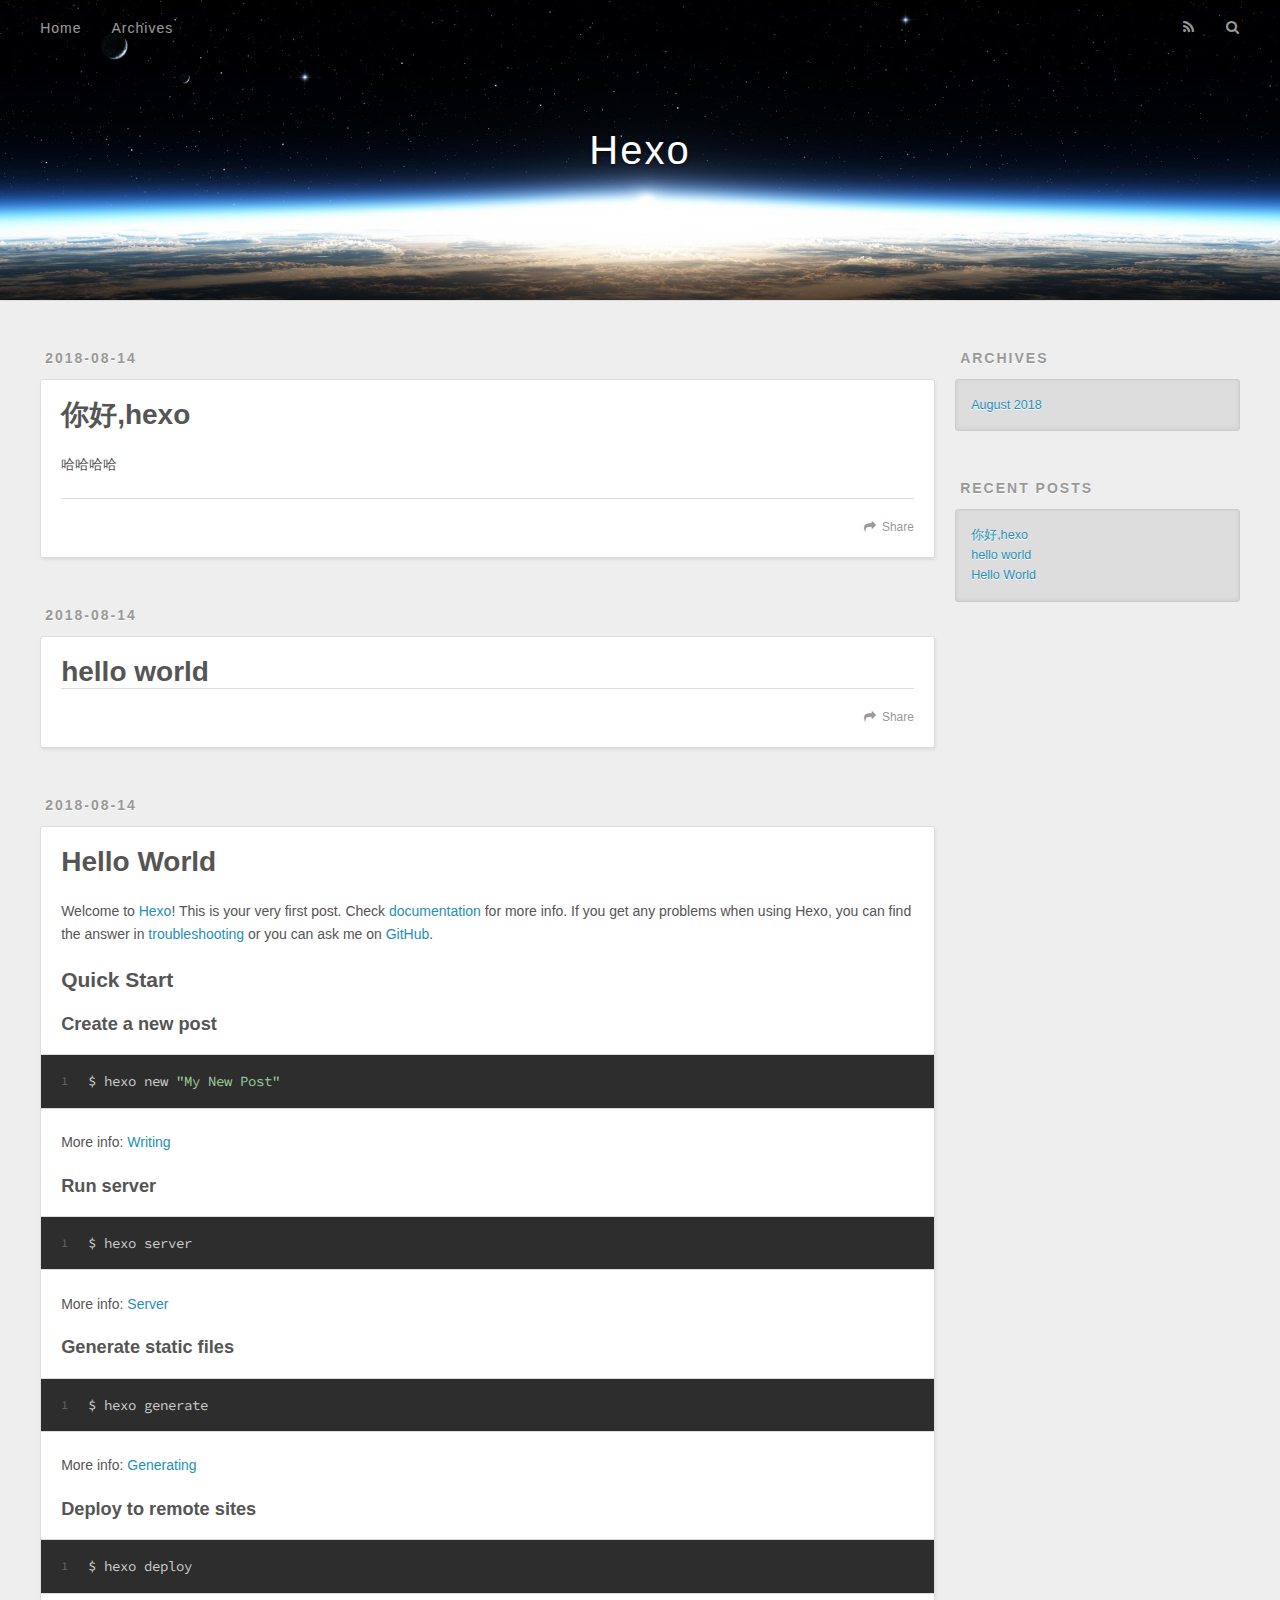
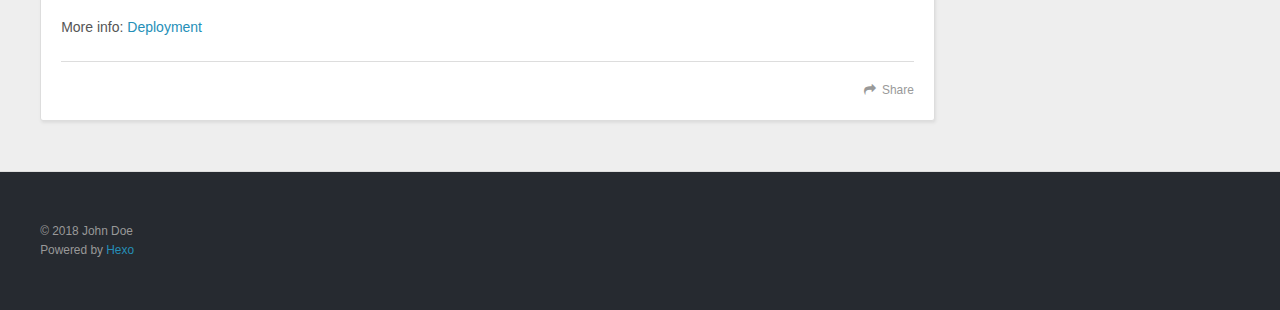
==== index.html @ 429d3e6a "Site updated: 2018-08-14 15:29:58" ====
<!DOCTYPE html>
<html>
<head>
  <meta charset="utf-8">
  

  
  <title>Hexo</title>
  <meta name="viewport" content="width=device-width, initial-scale=1, maximum-scale=1">
  <meta property="og:type" content="website">
<meta property="og:title" content="Hexo">
<meta property="og:url" content="http://yoursite.com/index.html">
<meta property="og:site_name" content="Hexo">
<meta property="og:locale" content="default">
<meta name="twitter:card" content="summary">
<meta name="twitter:title" content="Hexo">
  
    <link rel="alternate" href="/atom.xml" title="Hexo" type="application/atom+xml">
  
  
    <link rel="icon" href="/favicon.png">
  
  
    <link href="//fonts.googleapis.com/css?family=Source+Code+Pro" rel="stylesheet" type="text/css">
  
  <link rel="stylesheet" href="/css/style.css">
</head>

<body>
  <div id="container">
    <div id="wrap">
      <header id="header">
  <div id="banner"></div>
  <div id="header-outer" class="outer">
    <div id="header-title" class="inner">
      <h1 id="logo-wrap">
        <a href="/" id="logo">Hexo</a>
      </h1>
      
    </div>
    <div id="header-inner" class="inner">
      <nav id="main-nav">
        <a id="main-nav-toggle" class="nav-icon"></a>
        
          <a class="main-nav-link" href="/">Home</a>
        
          <a class="main-nav-link" href="/archives">Archives</a>
        
      </nav>
      <nav id="sub-nav">
        
          <a id="nav-rss-link" class="nav-icon" href="/atom.xml" title="RSS Feed"></a>
        
        <a id="nav-search-btn" class="nav-icon" title="Search"></a>
      </nav>
      <div id="search-form-wrap">
        <form action="//google.com/search" method="get" accept-charset="UTF-8" class="search-form"><input type="search" name="q" class="search-form-input" placeholder="Search"><button type="submit" class="search-form-submit">&#xF002;</button><input type="hidden" name="sitesearch" value="http://yoursite.com"></form>
      </div>
    </div>
  </div>
</header>
      <div class="outer">
        <section id="main">
  
    <article id="post-你好-hexo" class="article article-type-post" itemscope itemprop="blogPost">
  <div class="article-meta">
    <a href="/2018/08/14/你好-hexo/" class="article-date">
  <time datetime="2018-08-14T07:26:20.000Z" itemprop="datePublished">2018-08-14</time>
</a>
    
  </div>
  <div class="article-inner">
    
    
      <header class="article-header">
        
  
    <h1 itemprop="name">
      <a class="article-title" href="/2018/08/14/你好-hexo/">你好,hexo</a>
    </h1>
  

      </header>
    
    <div class="article-entry" itemprop="articleBody">
      
        <p>哈哈哈哈</p>

      
    </div>
    <footer class="article-footer">
      <a data-url="http://yoursite.com/2018/08/14/你好-hexo/" data-id="cjktdzy1z0001ycv7squmny3m" class="article-share-link">Share</a>
      
      
    </footer>
  </div>
  
</article>


  
    <article id="post-hello-world-1" class="article article-type-post" itemscope itemprop="blogPost">
  <div class="article-meta">
    <a href="/2018/08/14/hello-world-1/" class="article-date">
  <time datetime="2018-08-14T05:51:38.000Z" itemprop="datePublished">2018-08-14</time>
</a>
    
  </div>
  <div class="article-inner">
    
    
      <header class="article-header">
        
  
    <h1 itemprop="name">
      <a class="article-title" href="/2018/08/14/hello-world-1/">hello world</a>
    </h1>
  

      </header>
    
    <div class="article-entry" itemprop="articleBody">
      
        
      
    </div>
    <footer class="article-footer">
      <a data-url="http://yoursite.com/2018/08/14/hello-world-1/" data-id="cjktdzy1u0000ycv7winockm5" class="article-share-link">Share</a>
      
      
    </footer>
  </div>
  
</article>


  
    <article id="post-hello-world" class="article article-type-post" itemscope itemprop="blogPost">
  <div class="article-meta">
    <a href="/2018/08/14/hello-world/" class="article-date">
  <time datetime="2018-08-14T04:03:06.961Z" itemprop="datePublished">2018-08-14</time>
</a>
    
  </div>
  <div class="article-inner">
    
    
      <header class="article-header">
        
  
    <h1 itemprop="name">
      <a class="article-title" href="/2018/08/14/hello-world/">Hello World</a>
    </h1>
  

      </header>
    
    <div class="article-entry" itemprop="articleBody">
      
        <p>Welcome to <a href="https://hexo.io/" target="_blank" rel="noopener">Hexo</a>! This is your very first post. Check <a href="https://hexo.io/docs/" target="_blank" rel="noopener">documentation</a> for more info. If you get any problems when using Hexo, you can find the answer in <a href="https://hexo.io/docs/troubleshooting.html" target="_blank" rel="noopener">troubleshooting</a> or you can ask me on <a href="https://github.com/hexojs/hexo/issues" target="_blank" rel="noopener">GitHub</a>.</p>
<h2 id="Quick-Start"><a href="#Quick-Start" class="headerlink" title="Quick Start"></a>Quick Start</h2><h3 id="Create-a-new-post"><a href="#Create-a-new-post" class="headerlink" title="Create a new post"></a>Create a new post</h3><figure class="highlight bash"><table><tr><td class="gutter"><pre><span class="line">1</span><br></pre></td><td class="code"><pre><span class="line">$ hexo new <span class="string">"My New Post"</span></span><br></pre></td></tr></table></figure>
<p>More info: <a href="https://hexo.io/docs/writing.html" target="_blank" rel="noopener">Writing</a></p>
<h3 id="Run-server"><a href="#Run-server" class="headerlink" title="Run server"></a>Run server</h3><figure class="highlight bash"><table><tr><td class="gutter"><pre><span class="line">1</span><br></pre></td><td class="code"><pre><span class="line">$ hexo server</span><br></pre></td></tr></table></figure>
<p>More info: <a href="https://hexo.io/docs/server.html" target="_blank" rel="noopener">Server</a></p>
<h3 id="Generate-static-files"><a href="#Generate-static-files" class="headerlink" title="Generate static files"></a>Generate static files</h3><figure class="highlight bash"><table><tr><td class="gutter"><pre><span class="line">1</span><br></pre></td><td class="code"><pre><span class="line">$ hexo generate</span><br></pre></td></tr></table></figure>
<p>More info: <a href="https://hexo.io/docs/generating.html" target="_blank" rel="noopener">Generating</a></p>
<h3 id="Deploy-to-remote-sites"><a href="#Deploy-to-remote-sites" class="headerlink" title="Deploy to remote sites"></a>Deploy to remote sites</h3><figure class="highlight bash"><table><tr><td class="gutter"><pre><span class="line">1</span><br></pre></td><td class="code"><pre><span class="line">$ hexo deploy</span><br></pre></td></tr></table></figure>
<p>More info: <a href="https://hexo.io/docs/deployment.html" target="_blank" rel="noopener">Deployment</a></p>

      
    </div>
    <footer class="article-footer">
      <a data-url="http://yoursite.com/2018/08/14/hello-world/" data-id="cjktdzy210002ycv7v0cckqcu" class="article-share-link">Share</a>
      
      
    </footer>
  </div>
  
</article>


  


</section>
        
          <aside id="sidebar">
  
    

  
    

  
    
  
    
  <div class="widget-wrap">
    <h3 class="widget-title">Archives</h3>
    <div class="widget">
      <ul class="archive-list"><li class="archive-list-item"><a class="archive-list-link" href="/archives/2018/08/">August 2018</a></li></ul>
    </div>
  </div>


  
    
  <div class="widget-wrap">
    <h3 class="widget-title">Recent Posts</h3>
    <div class="widget">
      <ul>
        
          <li>
            <a href="/2018/08/14/你好-hexo/">你好,hexo</a>
          </li>
        
          <li>
            <a href="/2018/08/14/hello-world-1/">hello world</a>
          </li>
        
          <li>
            <a href="/2018/08/14/hello-world/">Hello World</a>
          </li>
        
      </ul>
    </div>
  </div>

  
</aside>
        
      </div>
      <footer id="footer">
  
  <div class="outer">
    <div id="footer-info" class="inner">
      &copy; 2018 John Doe<br>
      Powered by <a href="http://hexo.io/" target="_blank">Hexo</a>
    </div>
  </div>
</footer>
    </div>
    <nav id="mobile-nav">
  
    <a href="/" class="mobile-nav-link">Home</a>
  
    <a href="/archives" class="mobile-nav-link">Archives</a>
  
</nav>
    

<script src="//ajax.googleapis.com/ajax/libs/jquery/2.0.3/jquery.min.js"></script>


  <link rel="stylesheet" href="/fancybox/jquery.fancybox.css">
  <script src="/fancybox/jquery.fancybox.pack.js"></script>


<script src="/js/script.js"></script>



  </div>
</body>
</html>
---- css/style.css ----
body {
  width: 100%;
}
body:before,
body:after {
  content: "";
  display: table;
}
body:after {
  clear: both;
}
html,
body,
div,
span,
applet,
object,
iframe,
h1,
h2,
h3,
h4,
h5,
h6,
p,
blockquote,
pre,
a,
abbr,
acronym,
address,
big,
cite,
code,
del,
dfn,
em,
img,
ins,
kbd,
q,
s,
samp,
small,
strike,
strong,
sub,
sup,
tt,
var,
dl,
dt,
dd,
ol,
ul,
li,
fieldset,
form,
label,
legend,
table,
caption,
tbody,
tfoot,
thead,
tr,
th,
td {
  margin: 0;
  padding: 0;
  border: 0;
  outline: 0;
  font-weight: inherit;
  font-style: inherit;
  font-family: inherit;
  font-size: 100%;
  vertical-align: baseline;
}
body {
  line-height: 1;
  color: #000;
  background: #fff;
}
ol,
ul {
  list-style: none;
}
table {
  border-collapse: separate;
  border-spacing: 0;
  vertical-align: middle;
}
caption,
th,
td {
  text-align: left;
  font-weight: normal;
  vertical-align: middle;
}
a img {
  border: none;
}
input,
button {
  margin: 0;
  padding: 0;
}
input::-moz-focus-inner,
button::-moz-focus-inner {
  border: 0;
  padding: 0;
}
@font-face {
  font-family: FontAwesome;
  font-style: normal;
  font-weight: normal;
  src: url("fonts/fontawesome-webfont.eot?v=#4.0.3");
  src: url("fonts/fontawesome-webfont.eot?#iefix&v=#4.0.3") format("embedded-opentype"), url("fonts/fontawesome-webfont.woff?v=#4.0.3") format("woff"), url("fonts/fontawesome-webfont.ttf?v=#4.0.3") format("truetype"), url("fonts/fontawesome-webfont.svg#fontawesomeregular?v=#4.0.3") format("svg");
}
html,
body,
#container {
  height: 100%;
}
body {
  background: #eee;
  font: 14px -apple-system, BlinkMacSystemFont, "Segoe UI", "Roboto", "Oxygen", "Ubuntu", "Cantarell", "Fira Sans", "Droid Sans", "Helvetica Neue", sans-serif;
  -webkit-text-size-adjust: 100%;
}
.outer {
  max-width: 1220px;
  margin: 0 auto;
  padding: 0 20px;
}
.outer:before,
.outer:after {
  content: "";
  display: table;
}
.outer:after {
  clear: both;
}
.inner {
  display: inline;
  float: left;
  width: 98.33333333333333%;
  margin: 0 0.833333333333333%;
}
.left,
.alignleft {
  float: left;
}
.right,
.alignright {
  float: right;
}
.clear {
  clear: both;
}
#container {
  position: relative;
}
.mobile-nav-on {
  overflow: hidden;
}
#wrap {
  height: 100%;
  width: 100%;
  position: absolute;
  top: 0;
  left: 0;
  -webkit-transition: 0.2s ease-out;
  -moz-transition: 0.2s ease-out;
  -ms-transition: 0.2s ease-out;
  transition: 0.2s ease-out;
  z-index: 1;
  background: #eee;
}
.mobile-nav-on #wrap {
  left: 280px;
}
@media screen and (min-width: 768px) {
  #main {
    display: inline;
    float: left;
    width: 73.33333333333333%;
    margin: 0 0.833333333333333%;
  }
}
.article-date,
.article-category-link,
.archive-year,
.widget-title {
  text-decoration: none;
  text-transform: uppercase;
  letter-spacing: 2px;
  color: #999;
  margin-bottom: 1em;
  margin-left: 5px;
  line-height: 1em;
  text-shadow: 0 1px #fff;
  font-weight: bold;
}
.article-inner,
.archive-article-inner {
  background: #fff;
  -webkit-box-shadow: 1px 2px 3px #ddd;
  box-shadow: 1px 2px 3px #ddd;
  border: 1px solid #ddd;
  border-radius: 3px;
}
.article-entry h1,
.widget h1 {
  font-size: 2em;
}
.article-entry h2,
.widget h2 {
  font-size: 1.5em;
}
.article-entry h3,
.widget h3 {
  font-size: 1.3em;
}
.article-entry h4,
.widget h4 {
  font-size: 1.2em;
}
.article-entry h5,
.widget h5 {
  font-size: 1em;
}
.article-entry h6,
.widget h6 {
  font-size: 1em;
  color: #999;
}
.article-entry hr,
.widget hr {
  border: 1px dashed #ddd;
}
.article-entry strong,
.widget strong {
  font-weight: bold;
}
.article-entry em,
.widget em,
.article-entry cite,
.widget cite {
  font-style: italic;
}
.article-entry sup,
.widget sup,
.article-entry sub,
.widget sub {
  font-size: 0.75em;
  line-height: 0;
  position: relative;
  vertical-align: baseline;
}
.article-entry sup,
.widget sup {
  top: -0.5em;
}
.article-entry sub,
.widget sub {
  bottom: -0.2em;
}
.article-entry small,
.widget small {
  font-size: 0.85em;
}
.article-entry acronym,
.widget acronym,
.article-entry abbr,
.widget abbr {
  border-bottom: 1px dotted;
}
.article-entry ul,
.widget ul,
.article-entry ol,
.widget ol,
.article-entry dl,
.widget dl {
  margin: 0 20px;
  line-height: 1.6em;
}
.article-entry ul ul,
.widget ul ul,
.article-entry ol ul,
.widget ol ul,
.article-entry ul ol,
.widget ul ol,
.article-entry ol ol,
.widget ol ol {
  margin-top: 0;
  margin-bottom: 0;
}
.article-entry ul,
.widget ul {
  list-style: disc;
}
.article-entry ol,
.widget ol {
  list-style: decimal;
}
.article-entry dt,
.widget dt {
  font-weight: bold;
}
#header {
  height: 300px;
  position: relative;
  border-bottom: 1px solid #ddd;
}
#header:before,
#header:after {
  content: "";
  position: absolute;
  left: 0;
  right: 0;
  height: 40px;
}
#header:before {
  top: 0;
  background: -webkit-linear-gradient(rgba(0,0,0,0.2), transparent);
  background: -moz-linear-gradient(rgba(0,0,0,0.2), transparent);
  background: -ms-linear-gradient(rgba(0,0,0,0.2), transparent);
  background: linear-gradient(rgba(0,0,0,0.2), transparent);
}
#header:after {
  bottom: 0;
  background: -webkit-linear-gradient(transparent, rgba(0,0,0,0.2));
  background: -moz-linear-gradient(transparent, rgba(0,0,0,0.2));
  background: -ms-linear-gradient(transparent, rgba(0,0,0,0.2));
  background: linear-gradient(transparent, rgba(0,0,0,0.2));
}
#header-outer {
  height: 100%;
  position: relative;
}
#header-inner {
  position: relative;
  overflow: hidden;
}
#banner {
  position: absolute;
  top: 0;
  left: 0;
  width: 100%;
  height: 100%;
  background: url("images/banner.jpg") center #000;
  -webkit-background-size: cover;
  -moz-background-size: cover;
  background-size: cover;
  z-index: -1;
}
#header-title {
  text-align: center;
  height: 40px;
  position: absolute;
  top: 50%;
  left: 0;
  margin-top: -20px;
}
#logo,
#subtitle {
  text-decoration: none;
  color: #fff;
  font-weight: 300;
  text-shadow: 0 1px 4px rgba(0,0,0,0.3);
}
#logo {
  font-size: 40px;
  line-height: 40px;
  letter-spacing: 2px;
}
#subtitle {
  font-size: 16px;
  line-height: 16px;
  letter-spacing: 1px;
}
#subtitle-wrap {
  margin-top: 16px;
}
#main-nav {
  float: left;
  margin-left: -15px;
}
.nav-icon,
.main-nav-link {
  float: left;
  color: #fff;
  opacity: 0.6;
  text-decoration: none;
  text-shadow: 0 1px rgba(0,0,0,0.2);
  -webkit-transition: opacity 0.2s;
  -moz-transition: opacity 0.2s;
  -ms-transition: opacity 0.2s;
  transition: opacity 0.2s;
  display: block;
  padding: 20px 15px;
}
.nav-icon:hover,
.main-nav-link:hover {
  opacity: 1;
}
.nav-icon {
  font-family: FontAwesome;
  text-align: center;
  font-size: 14px;
  width: 14px;
  height: 14px;
  padding: 20px 15px;
  position: relative;
  cursor: pointer;
}
.main-nav-link {
  font-weight: 300;
  letter-spacing: 1px;
}
@media screen and (max-width: 479px) {
  .main-nav-link {
    display: none;
  }
}
#main-nav-toggle {
  display: none;
}
#main-nav-toggle:before {
  content: "\f0c9";
}
@media screen and (max-width: 479px) {
  #main-nav-toggle {
    display: block;
  }
}
#sub-nav {
  float: right;
  margin-right: -15px;
}
#nav-rss-link:before {
  content: "\f09e";
}
#nav-search-btn:before {
  content: "\f002";
}
#search-form-wrap {
  position: absolute;
  top: 15px;
  width: 150px;
  height: 30px;
  right: -150px;
  opacity: 0;
  -webkit-transition: 0.2s ease-out;
  -moz-transition: 0.2s ease-out;
  -ms-transition: 0.2s ease-out;
  transition: 0.2s ease-out;
}
#search-form-wrap.on {
  opacity: 1;
  right: 0;
}
@media screen and (max-width: 479px) {
  #search-form-wrap {
    width: 100%;
    right: -100%;
  }
}
.search-form {
  position: absolute;
  top: 0;
  left: 0;
  right: 0;
  background: #fff;
  padding: 5px 15px;
  border-radius: 15px;
  -webkit-box-shadow: 0 0 10px rgba(0,0,0,0.3);
  box-shadow: 0 0 10px rgba(0,0,0,0.3);
}
.search-form-input {
  border: none;
  background: none;
  color: #555;
  width: 100%;
  font: 13px -apple-system, BlinkMacSystemFont, "Segoe UI", "Roboto", "Oxygen", "Ubuntu", "Cantarell", "Fira Sans", "Droid Sans", "Helvetica Neue", sans-serif;
  outline: none;
}
.search-form-input::-webkit-search-results-decoration,
.search-form-input::-webkit-search-cancel-button {
  -webkit-appearance: none;
}
.search-form-submit {
  position: absolute;
  top: 50%;
  right: 10px;
  margin-top: -7px;
  font: 13px FontAwesome;
  border: none;
  background: none;
  color: #bbb;
  cursor: pointer;
}
.search-form-submit:hover,
.search-form-submit:focus {
  color: #777;
}
.article {
  margin: 50px 0;
}
.article-inner {
  overflow: hidden;
}
.article-meta:before,
.article-meta:after {
  content: "";
  display: table;
}
.article-meta:after {
  clear: both;
}
.article-date {
  float: left;
}
.article-category {
  float: left;
  line-height: 1em;
  color: #ccc;
  text-shadow: 0 1px #fff;
  margin-left: 8px;
}
.article-category:before {
  content: "\2022";
}
.article-category-link {
  margin: 0 12px 1em;
}
.article-header {
  padding: 20px 20px 0;
}
.article-title {
  text-decoration: none;
  font-size: 2em;
  font-weight: bold;
  color: #555;
  line-height: 1.1em;
  -webkit-transition: color 0.2s;
  -moz-transition: color 0.2s;
  -ms-transition: color 0.2s;
  transition: color 0.2s;
}
a.article-title:hover {
  color: #258fb8;
}
.article-entry {
  color: #555;
  padding: 0 20px;
}
.article-entry:before,
.article-entry:after {
  content: "";
  display: table;
}
.article-entry:after {
  clear: both;
}
.article-entry p,
.article-entry table {
  line-height: 1.6em;
  margin: 1.6em 0;
}
.article-entry h1,
.article-entry h2,
.article-entry h3,
.article-entry h4,
.article-entry h5,
.article-entry h6 {
  font-weight: bold;
}
.article-entry h1,
.article-entry h2,
.article-entry h3,
.article-entry h4,
.article-entry h5,
.article-entry h6 {
  line-height: 1.1em;
  margin: 1.1em 0;
}
.article-entry a {
  color: #258fb8;
  text-decoration: none;
}
.article-entry a:hover {
  text-decoration: underline;
}
.article-entry ul,
.article-entry ol,
.article-entry dl {
  margin-top: 1.6em;
  margin-bottom: 1.6em;
}
.article-entry img,
.article-entry video {
  max-width: 100%;
  height: auto;
  display: block;
  margin: auto;
}
.article-entry iframe {
  border: none;
}
.article-entry table {
  width: 100%;
  border-collapse: collapse;
  border-spacing: 0;
}
.article-entry th {
  font-weight: bold;
  border-bottom: 3px solid #ddd;
  padding-bottom: 0.5em;
}
.article-entry td {
  border-bottom: 1px solid #ddd;
  padding: 10px 0;
}
.article-entry blockquote {
  font-family: Georgia, "Times New Roman", serif;
  font-size: 1.4em;
  margin: 1.6em 20px;
  text-align: center;
}
.article-entry blockquote footer {
  font-size: 14px;
  margin: 1.6em 0;
  font-family: -apple-system, BlinkMacSystemFont, "Segoe UI", "Roboto", "Oxygen", "Ubuntu", "Cantarell", "Fira Sans", "Droid Sans", "Helvetica Neue", sans-serif;
}
.article-entry blockquote footer cite:before {
  content: "—";
  padding: 0 0.5em;
}
.article-entry .pullquote {
  text-align: left;
  width: 45%;
  margin: 0;
}
.article-entry .pullquote.left {
  margin-left: 0.5em;
  margin-right: 1em;
}
.article-entry .pullquote.right {
  margin-right: 0.5em;
  margin-left: 1em;
}
.article-entry .caption {
  color: #999;
  display: block;
  font-size: 0.9em;
  margin-top: 0.5em;
  position: relative;
  text-align: center;
}
.article-entry .video-container {
  position: relative;
  padding-top: 56.25%;
  height: 0;
  overflow: hidden;
}
.article-entry .video-container iframe,
.article-entry .video-container object,
.article-entry .video-container embed {
  position: absolute;
  top: 0;
  left: 0;
  width: 100%;
  height: 100%;
  margin-top: 0;
}
.article-more-link a {
  display: inline-block;
  line-height: 1em;
  padding: 6px 15px;
  border-radius: 15px;
  background: #eee;
  color: #999;
  text-shadow: 0 1px #fff;
  text-decoration: none;
}
.article-more-link a:hover {
  background: #258fb8;
  color: #fff;
  text-decoration: none;
  text-shadow: 0 1px #1e7293;
}
.article-footer {
  font-size: 0.85em;
  line-height: 1.6em;
  border-top: 1px solid #ddd;
  padding-top: 1.6em;
  margin: 0 20px 20px;
}
.article-footer:before,
.article-footer:after {
  content: "";
  display: table;
}
.article-footer:after {
  clear: both;
}
.article-footer a {
  color: #999;
  text-decoration: none;
}
.article-footer a:hover {
  color: #555;
}
.article-tag-list-item {
  float: left;
  margin-right: 10px;
}
.article-tag-list-link:before {
  content: "#";
}
.article-comment-link {
  float: right;
}
.article-comment-link:before {
  content: "\f075";
  font-family: FontAwesome;
  padding-right: 8px;
}
.article-share-link {
  cursor: pointer;
  float: right;
  margin-left: 20px;
}
.article-share-link:before {
  content: "\f064";
  font-family: FontAwesome;
  padding-right: 6px;
}
#article-nav {
  position: relative;
}
#article-nav:before,
#article-nav:after {
  content: "";
  display: table;
}
#article-nav:after {
  clear: both;
}
@media screen and (min-width: 768px) {
  #article-nav {
    margin: 50px 0;
  }
  #article-nav:before {
    width: 8px;
    height: 8px;
    position: absolute;
    top: 50%;
    left: 50%;
    margin-top: -4px;
    margin-left: -4px;
    content: "";
    border-radius: 50%;
    background: #ddd;
    -webkit-box-shadow: 0 1px 2px #fff;
    box-shadow: 0 1px 2px #fff;
  }
}
.article-nav-link-wrap {
  text-decoration: none;
  text-shadow: 0 1px #fff;
  color: #999;
  -webkit-box-sizing: border-box;
  -moz-box-sizing: border-box;
  box-sizing: border-box;
  margin-top: 50px;
  text-align: center;
  display: block;
}
.article-nav-link-wrap:hover {
  color: #555;
}
@media screen and (min-width: 768px) {
  .article-nav-link-wrap {
    width: 50%;
    margin-top: 0;
  }
}
@media screen and (min-width: 768px) {
  #article-nav-newer {
    float: left;
    text-align: right;
    padding-right: 20px;
  }
}
@media screen and (min-width: 768px) {
  #article-nav-older {
    float: right;
    text-align: left;
    padding-left: 20px;
  }
}
.article-nav-caption {
  text-transform: uppercase;
  letter-spacing: 2px;
  color: #ddd;
  line-height: 1em;
  font-weight: bold;
}
#article-nav-newer .article-nav-caption {
  margin-right: -2px;
}
.article-nav-title {
  font-size: 0.85em;
  line-height: 1.6em;
  margin-top: 0.5em;
}
.article-share-box {
  position: absolute;
  display: none;
  background: #fff;
  -webkit-box-shadow: 1px 2px 10px rgba(0,0,0,0.2);
  box-shadow: 1px 2px 10px rgba(0,0,0,0.2);
  border-radius: 3px;
  margin-left: -145px;
  overflow: hidden;
  z-index: 1;
}
.article-share-box.on {
  display: block;
}
.article-share-input {
  width: 100%;
  background: none;
  -webkit-box-sizing: border-box;
  -moz-box-sizing: border-box;
  box-sizing: border-box;
  font: 14px -apple-system, BlinkMacSystemFont, "Segoe UI", "Roboto", "Oxygen", "Ubuntu", "Cantarell", "Fira Sans", "Droid Sans", "Helvetica Neue", sans-serif;
  padding: 0 15px;
  color: #555;
  outline: none;
  border: 1px solid #ddd;
  border-radius: 3px 3px 0 0;
  height: 36px;
  line-height: 36px;
}
.article-share-links {
  background: #eee;
}
.article-share-links:before,
.article-share-links:after {
  content: "";
  display: table;
}
.article-share-links:after {
  clear: both;
}
.article-share-twitter,
.article-share-facebook,
.article-share-pinterest,
.article-share-google {
  width: 50px;
  height: 36px;
  display: block;
  float: left;
  position: relative;
  color: #999;
  text-shadow: 0 1px #fff;
}
.article-share-twitter:before,
.article-share-facebook:before,
.article-share-pinterest:before,
.article-share-google:before {
  font-size: 20px;
  font-family: FontAwesome;
  width: 20px;
  height: 20px;
  position: absolute;
  top: 50%;
  left: 50%;
  margin-top: -10px;
  margin-left: -10px;
  text-align: center;
}
.article-share-twitter:hover,
.article-share-facebook:hover,
.article-share-pinterest:hover,
.article-share-google:hover {
  color: #fff;
}
.article-share-twitter:before {
  content: "\f099";
}
.article-share-twitter:hover {
  background: #00aced;
  text-shadow: 0 1px #008abe;
}
.article-share-facebook:before {
  content: "\f09a";
}
.article-share-facebook:hover {
  background: #3b5998;
  text-shadow: 0 1px #2f477a;
}
.article-share-pinterest:before {
  content: "\f0d2";
}
.article-share-pinterest:hover {
  background: #cb2027;
  text-shadow: 0 1px #a21a1f;
}
.article-share-google:before {
  content: "\f0d5";
}
.article-share-google:hover {
  background: #dd4b39;
  text-shadow: 0 1px #be3221;
}
.article-gallery {
  background: #000;
  position: relative;
}
.article-gallery-photos {
  position: relative;
  overflow: hidden;
}
.article-gallery-img {
  display: none;
  max-width: 100%;
}
.article-gallery-img:first-child {
  display: block;
}
.article-gallery-img.loaded {
  position: absolute;
  display: block;
}
.article-gallery-img img {
  display: block;
  max-width: 100%;
  margin: 0 auto;
}
#comments {
  background: #fff;
  -webkit-box-shadow: 1px 2px 3px #ddd;
  box-shadow: 1px 2px 3px #ddd;
  padding: 20px;
  border: 1px solid #ddd;
  border-radius: 3px;
  margin: 50px 0;
}
#comments a {
  color: #258fb8;
}
.archives-wrap {
  margin: 50px 0;
}
.archives:before,
.archives:after {
  content: "";
  display: table;
}
.archives:after {
  clear: both;
}
.archive-year-wrap {
  margin-bottom: 1em;
}
.archives {
  -webkit-column-gap: 10px;
  -moz-column-gap: 10px;
  column-gap: 10px;
}
@media screen and (min-width: 480px) and (max-width: 767px) {
  .archives {
    -webkit-column-count: 2;
    -moz-column-count: 2;
    column-count: 2;
  }
}
@media screen and (min-width: 768px) {
  .archives {
    -webkit-column-count: 3;
    -moz-column-count: 3;
    column-count: 3;
  }
}
.archive-article {
  -webkit-column-break-inside: avoid;
  page-break-inside: avoid;
  overflow: hidden;
  break-inside: avoid-column;
}
.archive-article-inner {
  padding: 10px;
  margin-bottom: 15px;
}
.archive-article-title {
  text-decoration: none;
  font-weight: bold;
  color: #555;
  -webkit-transition: color 0.2s;
  -moz-transition: color 0.2s;
  -ms-transition: color 0.2s;
  transition: color 0.2s;
  line-height: 1.6em;
}
.archive-article-title:hover {
  color: #258fb8;
}
.archive-article-footer {
  margin-top: 1em;
}
.archive-article-date {
  color: #999;
  text-decoration: none;
  font-size: 0.85em;
  line-height: 1em;
  margin-bottom: 0.5em;
  display: block;
}
#page-nav {
  margin: 50px auto;
  background: #fff;
  -webkit-box-shadow: 1px 2px 3px #ddd;
  box-shadow: 1px 2px 3px #ddd;
  border: 1px solid #ddd;
  border-radius: 3px;
  text-align: center;
  color: #999;
  overflow: hidden;
}
#page-nav:before,
#page-nav:after {
  content: "";
  display: table;
}
#page-nav:after {
  clear: both;
}
#page-nav a,
#page-nav span {
  padding: 10px 20px;
  line-height: 1;
  height: 2ex;
}
#page-nav a {
  color: #999;
  text-decoration: none;
}
#page-nav a:hover {
  background: #999;
  color: #fff;
}
#page-nav .prev {
  float: left;
}
#page-nav .next {
  float: right;
}
#page-nav .page-number {
  display: inline-block;
}
@media screen and (max-width: 479px) {
  #page-nav .page-number {
    display: none;
  }
}
#page-nav .current {
  color: #555;
  font-weight: bold;
}
#page-nav .space {
  color: #ddd;
}
#footer {
  background: #262a30;
  padding: 50px 0;
  border-top: 1px solid #ddd;
  color: #999;
}
#footer a {
  color: #258fb8;
  text-decoration: none;
}
#footer a:hover {
  text-decoration: underline;
}
#footer-info {
  line-height: 1.6em;
  font-size: 0.85em;
}
.article-entry pre,
.article-entry .highlight {
  background: #2d2d2d;
  margin: 0 -20px;
  padding: 15px 20px;
  border-style: solid;
  border-color: #ddd;
  border-width: 1px 0;
  overflow: auto;
  color: #ccc;
  line-height: 22.400000000000002px;
}
.article-entry .highlight .gutter pre,
.article-entry .gist .gist-file .gist-data .line-numbers {
  color: #666;
  font-size: 0.85em;
}
.article-entry pre,
.article-entry code {
  font-family: "Source Code Pro", Consolas, Monaco, Menlo, Consolas, monospace;
}
.article-entry code {
  background: #eee;
  text-shadow: 0 1px #fff;
  padding: 0 0.3em;
}
.article-entry pre code {
  background: none;
  text-shadow: none;
  padding: 0;
}
.article-entry .highlight pre {
  border: none;
  margin: 0;
  padding: 0;
}
.article-entry .highlight table {
  margin: 0;
  width: auto;
}
.article-entry .highlight td {
  border: none;
  padding: 0;
}
.article-entry .highlight figcaption {
  font-size: 0.85em;
  color: #999;
  line-height: 1em;
  margin-bottom: 1em;
}
.article-entry .highlight figcaption:before,
.article-entry .highlight figcaption:after {
  content: "";
  display: table;
}
.article-entry .highlight figcaption:after {
  clear: both;
}
.article-entry .highlight figcaption a {
  float: right;
}
.article-entry .highlight .gutter pre {
  text-align: right;
  padding-right: 20px;
}
.article-entry .highlight .line {
  height: 22.400000000000002px;
}
.article-entry .highlight .line.marked {
  background: #515151;
}
.article-entry .gist {
  margin: 0 -20px;
  border-style: solid;
  border-color: #ddd;
  border-width: 1px 0;
  background: #2d2d2d;
  padding: 15px 20px 15px 0;
}
.article-entry .gist .gist-file {
  border: none;
  font-family: "Source Code Pro", Consolas, Monaco, Menlo, Consolas, monospace;
  margin: 0;
}
.article-entry .gist .gist-file .gist-data {
  background: none;
  border: none;
}
.article-entry .gist .gist-file .gist-data .line-numbers {
  background: none;
  border: none;
  padding: 0 20px 0 0;
}
.article-entry .gist .gist-file .gist-data .line-data {
  padding: 0 !important;
}
.article-entry .gist .gist-file .highlight {
  margin: 0;
  padding: 0;
  border: none;
}
.article-entry .gist .gist-file .gist-meta {
  background: #2d2d2d;
  color: #999;
  font: 0.85em -apple-system, BlinkMacSystemFont, "Segoe UI", "Roboto", "Oxygen", "Ubuntu", "Cantarell", "Fira Sans", "Droid Sans", "Helvetica Neue", sans-serif;
  text-shadow: 0 0;
  padding: 0;
  margin-top: 1em;
  margin-left: 20px;
}
.article-entry .gist .gist-file .gist-meta a {
  color: #258fb8;
  font-weight: normal;
}
.article-entry .gist .gist-file .gist-meta a:hover {
  text-decoration: underline;
}
pre .comment,
pre .title {
  color: #999;
}
pre .variable,
pre .attribute,
pre .tag,
pre .regexp,
pre .ruby .constant,
pre .xml .tag .title,
pre .xml .pi,
pre .xml .doctype,
pre .html .doctype,
pre .css .id,
pre .css .class,
pre .css .pseudo {
  color: #f2777a;
}
pre .number,
pre .preprocessor,
pre .built_in,
pre .literal,
pre .params,
pre .constant {
  color: #f99157;
}
pre .class,
pre .ruby .class .title,
pre .css .rules .attribute {
  color: #9c9;
}
pre .string,
pre .value,
pre .inheritance,
pre .header,
pre .ruby .symbol,
pre .xml .cdata {
  color: #9c9;
}
pre .css .hexcolor {
  color: #6cc;
}
pre .function,
pre .python .decorator,
pre .python .title,
pre .ruby .function .title,
pre .ruby .title .keyword,
pre .perl .sub,
pre .javascript .title,
pre .coffeescript .title {
  color: #69c;
}
pre .keyword,
pre .javascript .function {
  color: #c9c;
}
@media screen and (max-width: 479px) {
  #mobile-nav {
    position: absolute;
    top: 0;
    left: 0;
    width: 280px;
    height: 100%;
    background: #191919;
    border-right: 1px solid #fff;
  }
}
@media screen and (max-width: 479px) {
  .mobile-nav-link {
    display: block;
    color: #999;
    text-decoration: none;
    padding: 15px 20px;
    font-weight: bold;
  }
  .mobile-nav-link:hover {
    color: #fff;
  }
}
@media screen and (min-width: 768px) {
  #sidebar {
    display: inline;
    float: left;
    width: 23.333333333333332%;
    margin: 0 0.833333333333333%;
  }
}
.widget-wrap {
  margin: 50px 0;
}
.widget {
  color: #777;
  text-shadow: 0 1px #fff;
  background: #ddd;
  -webkit-box-shadow: 0 -1px 4px #ccc inset;
  box-shadow: 0 -1px 4px #ccc inset;
  border: 1px solid #ccc;
  padding: 15px;
  border-radius: 3px;
}
.widget a {
  color: #258fb8;
  text-decoration: none;
}
.widget a:hover {
  text-decoration: underline;
}
.widget ul ul,
.widget ol ul,
.widget dl ul,
.widget ul ol,
.widget ol ol,
.widget dl ol,
.widget ul dl,
.widget ol dl,
.widget dl dl {
  margin-left: 15px;
  list-style: disc;
}
.widget {
  line-height: 1.6em;
  word-wrap: break-word;
  font-size: 0.9em;
}
.widget ul,
.widget ol {
  list-style: none;
  margin: 0;
}
.widget ul ul,
.widget ol ul,
.widget ul ol,
.widget ol ol {
  margin: 0 20px;
}
.widget ul ul,
.widget ol ul {
  list-style: disc;
}
.widget ul ol,
.widget ol ol {
  list-style: decimal;
}
.category-list-count,
.tag-list-count,
.archive-list-count {
  padding-left: 5px;
  color: #999;
  font-size: 0.85em;
}
.category-list-count:before,
.tag-list-count:before,
.archive-list-count:before {
  content: "(";
}
.category-list-count:after,
.tag-list-count:after,
.archive-list-count:after {
  content: ")";
}
.tagcloud a {
  margin-right: 5px;
  display: inline-block;
}
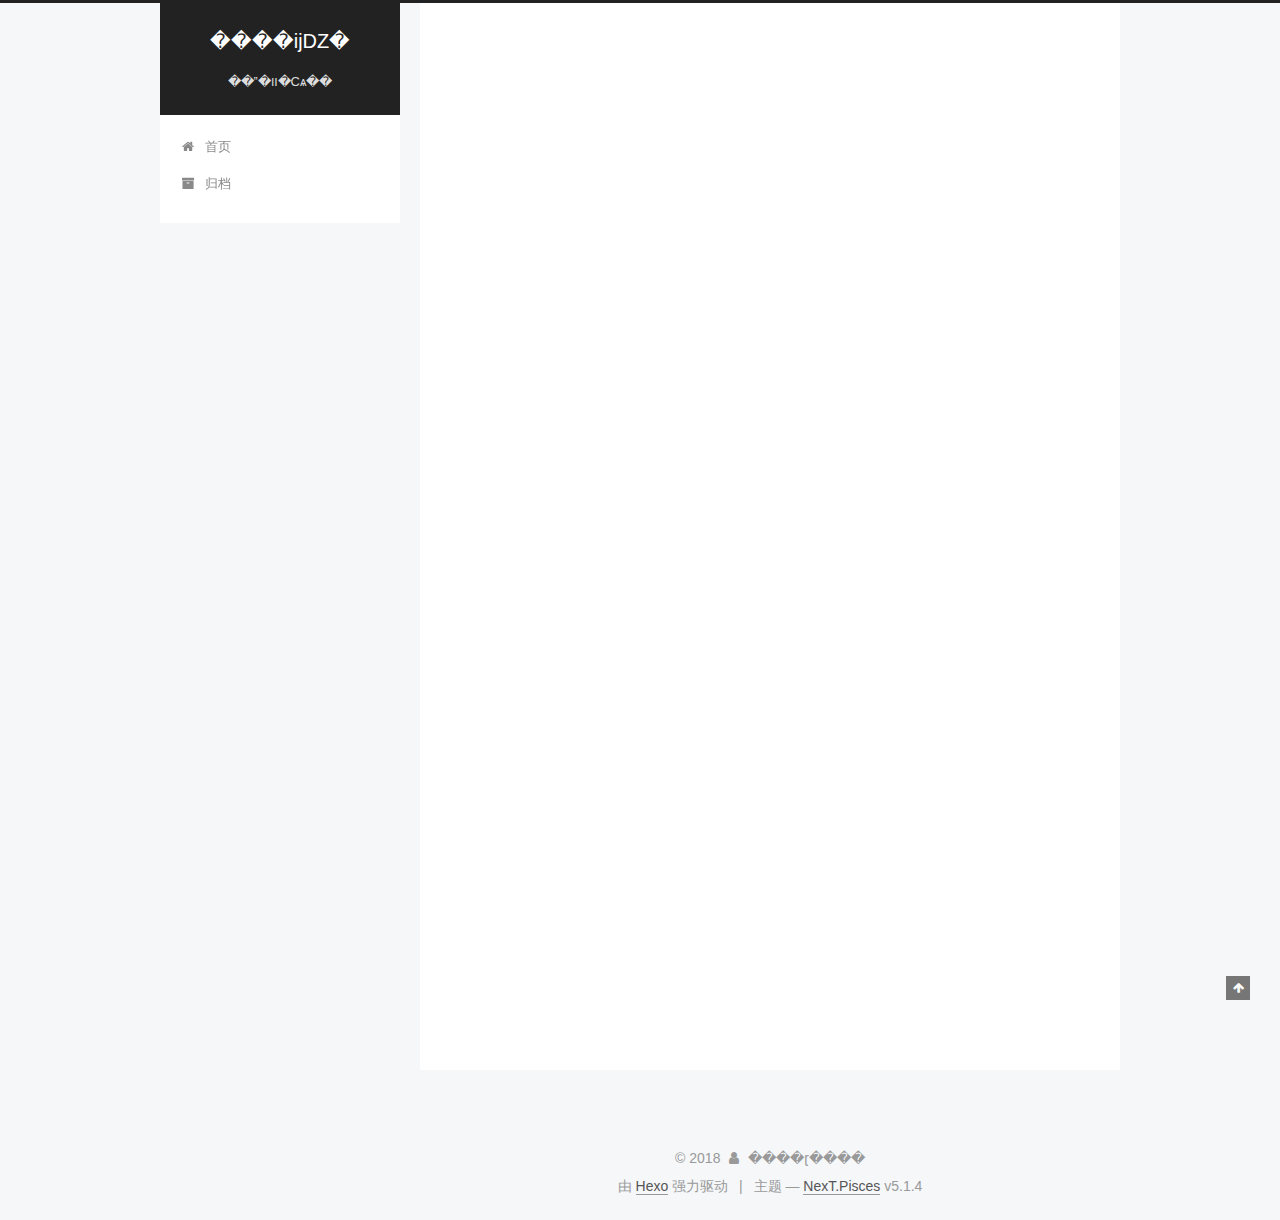
==== commit 2de2e58d: "Site updated: 2018-08-14 22:21:44" ====
--- a/index.html
+++ b/index.html
@@ -1,163 +1,306 @@
 <!DOCTYPE html>
-<html>
+
+
+
+  
+
+
+<html class="theme-next pisces use-motion" lang="zh-Hans">
 <head>
-  <meta charset="utf-8">
-  
-
-  
-  <title>Hexo</title>
-  <meta name="viewport" content="width=device-width, initial-scale=1, maximum-scale=1">
-  <meta property="og:type" content="website">
-<meta property="og:title" content="Hexo">
+  <meta charset="UTF-8"/>
+<meta http-equiv="X-UA-Compatible" content="IE=edge" />
+<meta name="viewport" content="width=device-width, initial-scale=1, maximum-scale=1"/>
+<meta name="theme-color" content="#222">
+
+
+
+
+
+
+
+
+
+<meta http-equiv="Cache-Control" content="no-transform" />
+<meta http-equiv="Cache-Control" content="no-siteapp" />
+
+
+
+
+
+
+
+
+
+
+
+
+
+
+
+
+  
+  
+  <link href="/lib/fancybox/source/jquery.fancybox.css?v=2.1.5" rel="stylesheet" type="text/css" />
+
+
+
+
+
+
+
+<link href="/lib/font-awesome/css/font-awesome.min.css?v=4.6.2" rel="stylesheet" type="text/css" />
+
+<link href="/css/main.css?v=5.1.4" rel="stylesheet" type="text/css" />
+
+
+  <link rel="apple-touch-icon" sizes="180x180" href="/images/apple-touch-icon-next.png?v=5.1.4">
+
+
+  <link rel="icon" type="image/png" sizes="32x32" href="/images/favicon-32x32-next.png?v=5.1.4">
+
+
+  <link rel="icon" type="image/png" sizes="16x16" href="/images/favicon-16x16-next.png?v=5.1.4">
+
+
+  <link rel="mask-icon" href="/images/logo.svg?v=5.1.4" color="#222">
+
+
+
+
+
+  <meta name="keywords" content="Hexo, NexT" />
+
+
+
+
+
+
+
+
+
+
+<meta property="og:type" content="website">
+<meta property="og:title" content="����ĳǱ�">
 <meta property="og:url" content="http://yoursite.com/index.html">
-<meta property="og:site_name" content="Hexo">
-<meta property="og:locale" content="default">
+<meta property="og:site_name" content="����ĳǱ�">
+<meta property="og:locale" content="zh-Hans">
 <meta name="twitter:card" content="summary">
-<meta name="twitter:title" content="Hexo">
-  
-    <link rel="alternate" href="/atom.xml" title="Hexo" type="application/atom+xml">
-  
-  
-    <link rel="icon" href="/favicon.png">
-  
-  
-    <link href="//fonts.googleapis.com/css?family=Source+Code+Pro" rel="stylesheet" type="text/css">
-  
-  <link rel="stylesheet" href="/css/style.css">
+<meta name="twitter:title" content="����ĳǱ�">
+
+
+
+<script type="text/javascript" id="hexo.configurations">
+  var NexT = window.NexT || {};
+  var CONFIG = {
+    root: '/',
+    scheme: 'Pisces',
+    version: '5.1.4',
+    sidebar: {"position":"left","display":"post","offset":12,"b2t":false,"scrollpercent":false,"onmobile":false},
+    fancybox: true,
+    tabs: true,
+    motion: {"enable":true,"async":false,"transition":{"post_block":"fadeIn","post_header":"slideDownIn","post_body":"slideDownIn","coll_header":"slideLeftIn","sidebar":"slideUpIn"}},
+    duoshuo: {
+      userId: '0',
+      author: '博主'
+    },
+    algolia: {
+      applicationID: '',
+      apiKey: '',
+      indexName: '',
+      hits: {"per_page":10},
+      labels: {"input_placeholder":"Search for Posts","hits_empty":"We didn't find any results for the search: ${query}","hits_stats":"${hits} results found in ${time} ms"}
+    }
+  };
+</script>
+
+
+
+  <link rel="canonical" href="http://yoursite.com/"/>
+
+
+
+
+
+  <title>����ĳǱ�</title>
+  
+
+
+
+
+
+
+
+
 </head>
 
-<body>
-  <div id="container">
-    <div id="wrap">
-      <header id="header">
-  <div id="banner"></div>
-  <div id="header-outer" class="outer">
-    <div id="header-title" class="inner">
-      <h1 id="logo-wrap">
-        <a href="/" id="logo">Hexo</a>
-      </h1>
-      
+<body itemscope itemtype="http://schema.org/WebPage" lang="zh-Hans">
+
+  
+  
+    
+  
+
+  <div class="container sidebar-position-left 
+  page-home">
+    <div class="headband"></div>
+
+    <header id="header" class="header" itemscope itemtype="http://schema.org/WPHeader">
+      <div class="header-inner"><div class="site-brand-wrapper">
+  <div class="site-meta ">
+    
+
+    <div class="custom-logo-site-title">
+      <a href="/"  class="brand" rel="start">
+        <span class="logo-line-before"><i></i></span>
+        <span class="site-title">����ĳǱ�</span>
+        <span class="logo-line-after"><i></i></span>
+      </a>
     </div>
-    <div id="header-inner" class="inner">
-      <nav id="main-nav">
-        <a id="main-nav-toggle" class="nav-icon"></a>
-        
-          <a class="main-nav-link" href="/">Home</a>
-        
-          <a class="main-nav-link" href="/archives">Archives</a>
-        
-      </nav>
-      <nav id="sub-nav">
-        
-          <a id="nav-rss-link" class="nav-icon" href="/atom.xml" title="RSS Feed"></a>
-        
-        <a id="nav-search-btn" class="nav-icon" title="Search"></a>
-      </nav>
-      <div id="search-form-wrap">
-        <form action="//google.com/search" method="get" accept-charset="UTF-8" class="search-form"><input type="search" name="q" class="search-form-input" placeholder="Search"><button type="submit" class="search-form-submit">&#xF002;</button><input type="hidden" name="sitesearch" value="http://yoursite.com"></form>
-      </div>
-    </div>
+      
+        <p class="site-subtitle">��ˮ�װ�Сѧ��</p>
+      
   </div>
-</header>
-      <div class="outer">
-        <section id="main">
-  
-    <article id="post-你好-hexo" class="article article-type-post" itemscope itemprop="blogPost">
-  <div class="article-meta">
-    <a href="/2018/08/14/你好-hexo/" class="article-date">
-  <time datetime="2018-08-14T07:26:20.000Z" itemprop="datePublished">2018-08-14</time>
-</a>
-    
+
+  <div class="site-nav-toggle">
+    <button>
+      <span class="btn-bar"></span>
+      <span class="btn-bar"></span>
+      <span class="btn-bar"></span>
+    </button>
   </div>
-  <div class="article-inner">
-    
-    
-      <header class="article-header">
-        
-  
-    <h1 itemprop="name">
-      <a class="article-title" href="/2018/08/14/你好-hexo/">你好,hexo</a>
-    </h1>
-  
-
+</div>
+
+<nav class="site-nav">
+  
+
+  
+    <ul id="menu" class="menu">
+      
+        
+        <li class="menu-item menu-item-home">
+          <a href="/" rel="section">
+            
+              <i class="menu-item-icon fa fa-fw fa-home"></i> <br />
+            
+            首页
+          </a>
+        </li>
+      
+        
+        <li class="menu-item menu-item-archives">
+          <a href="/archives/" rel="section">
+            
+              <i class="menu-item-icon fa fa-fw fa-archive"></i> <br />
+            
+            归档
+          </a>
+        </li>
+      
+
+      
+    </ul>
+  
+
+  
+</nav>
+
+
+
+ </div>
+    </header>
+
+    <main id="main" class="main">
+      <div class="main-inner">
+        <div class="content-wrap">
+          <div id="content" class="content">
+            
+  <section id="posts" class="posts-expand">
+    
+      
+
+  
+
+  
+  
+  
+
+  <article class="post post-type-normal" itemscope itemtype="http://schema.org/Article">
+  
+  
+  
+  <div class="post-block">
+    <link itemprop="mainEntityOfPage" href="http://yoursite.com/2018/08/14/hello-world/">
+
+    <span hidden itemprop="author" itemscope itemtype="http://schema.org/Person">
+      <meta itemprop="name" content="����ɽ����">
+      <meta itemprop="description" content="">
+      <meta itemprop="image" content="/images/avatar.gif">
+    </span>
+
+    <span hidden itemprop="publisher" itemscope itemtype="http://schema.org/Organization">
+      <meta itemprop="name" content="����ĳǱ�">
+    </span>
+
+    
+      <header class="post-header">
+
+        
+        
+          <h1 class="post-title" itemprop="name headline">
+                
+                <a class="post-title-link" href="/2018/08/14/hello-world/" itemprop="url">Hello World</a></h1>
+        
+
+        <div class="post-meta">
+          <span class="post-time">
+            
+              <span class="post-meta-item-icon">
+                <i class="fa fa-calendar-o"></i>
+              </span>
+              
+                <span class="post-meta-item-text">发表于</span>
+              
+              <time title="创建于" itemprop="dateCreated datePublished" datetime="2018-08-14T12:03:06+08:00">
+                2018-08-14
+              </time>
+            
+
+            
+
+            
+          </span>
+
+          
+
+          
+            
+          
+
+          
+          
+
+          
+
+          
+
+          
+
+        </div>
       </header>
     
-    <div class="article-entry" itemprop="articleBody">
-      
-        <p>哈哈哈哈</p>
-
-      
-    </div>
-    <footer class="article-footer">
-      <a data-url="http://yoursite.com/2018/08/14/你好-hexo/" data-id="cjktdzy1z0001ycv7squmny3m" class="article-share-link">Share</a>
-      
-      
-    </footer>
-  </div>
-  
-</article>
-
-
-  
-    <article id="post-hello-world-1" class="article article-type-post" itemscope itemprop="blogPost">
-  <div class="article-meta">
-    <a href="/2018/08/14/hello-world-1/" class="article-date">
-  <time datetime="2018-08-14T05:51:38.000Z" itemprop="datePublished">2018-08-14</time>
-</a>
-    
-  </div>
-  <div class="article-inner">
-    
-    
-      <header class="article-header">
-        
-  
-    <h1 itemprop="name">
-      <a class="article-title" href="/2018/08/14/hello-world-1/">hello world</a>
-    </h1>
-  
-
-      </header>
-    
-    <div class="article-entry" itemprop="articleBody">
-      
-        
-      
-    </div>
-    <footer class="article-footer">
-      <a data-url="http://yoursite.com/2018/08/14/hello-world-1/" data-id="cjktdzy1u0000ycv7winockm5" class="article-share-link">Share</a>
-      
-      
-    </footer>
-  </div>
-  
-</article>
-
-
-  
-    <article id="post-hello-world" class="article article-type-post" itemscope itemprop="blogPost">
-  <div class="article-meta">
-    <a href="/2018/08/14/hello-world/" class="article-date">
-  <time datetime="2018-08-14T04:03:06.961Z" itemprop="datePublished">2018-08-14</time>
-</a>
-    
-  </div>
-  <div class="article-inner">
-    
-    
-      <header class="article-header">
-        
-  
-    <h1 itemprop="name">
-      <a class="article-title" href="/2018/08/14/hello-world/">Hello World</a>
-    </h1>
-  
-
-      </header>
-    
-    <div class="article-entry" itemprop="articleBody">
-      
-        <p>Welcome to <a href="https://hexo.io/" target="_blank" rel="noopener">Hexo</a>! This is your very first post. Check <a href="https://hexo.io/docs/" target="_blank" rel="noopener">documentation</a> for more info. If you get any problems when using Hexo, you can find the answer in <a href="https://hexo.io/docs/troubleshooting.html" target="_blank" rel="noopener">troubleshooting</a> or you can ask me on <a href="https://github.com/hexojs/hexo/issues" target="_blank" rel="noopener">GitHub</a>.</p>
+
+    
+    
+    
+    <div class="post-body" itemprop="articleBody">
+
+      
+      
+
+      
+        
+          
+            <p>Welcome to <a href="https://hexo.io/" target="_blank" rel="noopener">Hexo</a>! This is your very first post. Check <a href="https://hexo.io/docs/" target="_blank" rel="noopener">documentation</a> for more info. If you get any problems when using Hexo, you can find the answer in <a href="https://hexo.io/docs/troubleshooting.html" target="_blank" rel="noopener">troubleshooting</a> or you can ask me on <a href="https://github.com/hexojs/hexo/issues" target="_blank" rel="noopener">GitHub</a>.</p>
 <h2 id="Quick-Start"><a href="#Quick-Start" class="headerlink" title="Quick Start"></a>Quick Start</h2><h3 id="Create-a-new-post"><a href="#Create-a-new-post" class="headerlink" title="Create a new post"></a>Create a new post</h3><figure class="highlight bash"><table><tr><td class="gutter"><pre><span class="line">1</span><br></pre></td><td class="code"><pre><span class="line">$ hexo new <span class="string">"My New Post"</span></span><br></pre></td></tr></table></figure>
 <p>More info: <a href="https://hexo.io/docs/writing.html" target="_blank" rel="noopener">Writing</a></p>
 <h3 id="Run-server"><a href="#Run-server" class="headerlink" title="Run server"></a>Run server</h3><figure class="highlight bash"><table><tr><td class="gutter"><pre><span class="line">1</span><br></pre></td><td class="code"><pre><span class="line">$ hexo server</span><br></pre></td></tr></table></figure>
@@ -167,99 +310,314 @@
 <h3 id="Deploy-to-remote-sites"><a href="#Deploy-to-remote-sites" class="headerlink" title="Deploy to remote sites"></a>Deploy to remote sites</h3><figure class="highlight bash"><table><tr><td class="gutter"><pre><span class="line">1</span><br></pre></td><td class="code"><pre><span class="line">$ hexo deploy</span><br></pre></td></tr></table></figure>
 <p>More info: <a href="https://hexo.io/docs/deployment.html" target="_blank" rel="noopener">Deployment</a></p>
 
+          
+        
       
     </div>
-    <footer class="article-footer">
-      <a data-url="http://yoursite.com/2018/08/14/hello-world/" data-id="cjktdzy210002ycv7v0cckqcu" class="article-share-link">Share</a>
-      
+    
+    
+    
+
+    
+
+    
+
+    
+
+    <footer class="post-footer">
+      
+
+      
+
+      
+
+      
+      
+        <div class="post-eof"></div>
       
     </footer>
   </div>
   
-</article>
-
-
-  
-
-
-</section>
-        
-          <aside id="sidebar">
-  
-    
-
-  
-    
-
-  
-    
-  
-    
-  <div class="widget-wrap">
-    <h3 class="widget-title">Archives</h3>
-    <div class="widget">
-      <ul class="archive-list"><li class="archive-list-item"><a class="archive-list-link" href="/archives/2018/08/">August 2018</a></li></ul>
+  
+  
+  </article>
+
+
+    
+  </section>
+
+  
+
+
+          </div>
+          
+
+
+          
+
+        </div>
+        
+          
+  
+  <div class="sidebar-toggle">
+    <div class="sidebar-toggle-line-wrap">
+      <span class="sidebar-toggle-line sidebar-toggle-line-first"></span>
+      <span class="sidebar-toggle-line sidebar-toggle-line-middle"></span>
+      <span class="sidebar-toggle-line sidebar-toggle-line-last"></span>
     </div>
   </div>
 
-
-  
-    
-  <div class="widget-wrap">
-    <h3 class="widget-title">Recent Posts</h3>
-    <div class="widget">
-      <ul>
-        
-          <li>
-            <a href="/2018/08/14/你好-hexo/">你好,hexo</a>
-          </li>
-        
-          <li>
-            <a href="/2018/08/14/hello-world-1/">hello world</a>
-          </li>
-        
-          <li>
-            <a href="/2018/08/14/hello-world/">Hello World</a>
-          </li>
-        
-      </ul>
+  <aside id="sidebar" class="sidebar">
+    
+    <div class="sidebar-inner">
+
+      
+
+      
+
+      <section class="site-overview-wrap sidebar-panel sidebar-panel-active">
+        <div class="site-overview">
+          <div class="site-author motion-element" itemprop="author" itemscope itemtype="http://schema.org/Person">
+            
+              <p class="site-author-name" itemprop="name">����ɽ����</p>
+              <p class="site-description motion-element" itemprop="description"></p>
+          </div>
+
+          <nav class="site-state motion-element">
+
+            
+              <div class="site-state-item site-state-posts">
+              
+                <a href="/archives/">
+              
+                  <span class="site-state-item-count">1</span>
+                  <span class="site-state-item-name">日志</span>
+                </a>
+              </div>
+            
+
+            
+
+            
+
+          </nav>
+
+          
+
+          
+
+          
+          
+
+          
+          
+
+          
+
+        </div>
+      </section>
+
+      
+
+      
+
     </div>
+  </aside>
+
+
+        
+      </div>
+    </main>
+
+    <footer id="footer" class="footer">
+      <div class="footer-inner">
+        <div class="copyright">&copy; <span itemprop="copyrightYear">2018</span>
+  <span class="with-love">
+    <i class="fa fa-user"></i>
+  </span>
+  <span class="author" itemprop="copyrightHolder">����ɽ����</span>
+
+  
+</div>
+
+
+  <div class="powered-by">由 <a class="theme-link" target="_blank" href="https://hexo.io">Hexo</a> 强力驱动</div>
+
+
+
+  <span class="post-meta-divider">|</span>
+
+
+
+  <div class="theme-info">主题 &mdash; <a class="theme-link" target="_blank" href="https://github.com/iissnan/hexo-theme-next">NexT.Pisces</a> v5.1.4</div>
+
+
+
+
+        
+
+
+
+
+
+
+
+        
+      </div>
+    </footer>
+
+    
+      <div class="back-to-top">
+        <i class="fa fa-arrow-up"></i>
+        
+      </div>
+    
+
+    
+
   </div>
 
   
-</aside>
-        
-      </div>
-      <footer id="footer">
-  
-  <div class="outer">
-    <div id="footer-info" class="inner">
-      &copy; 2018 John Doe<br>
-      Powered by <a href="http://hexo.io/" target="_blank">Hexo</a>
-    </div>
-  </div>
-</footer>
-    </div>
-    <nav id="mobile-nav">
-  
-    <a href="/" class="mobile-nav-link">Home</a>
-  
-    <a href="/archives" class="mobile-nav-link">Archives</a>
-  
-</nav>
-    
-
-<script src="//ajax.googleapis.com/ajax/libs/jquery/2.0.3/jquery.min.js"></script>
-
-
-  <link rel="stylesheet" href="/fancybox/jquery.fancybox.css">
-  <script src="/fancybox/jquery.fancybox.pack.js"></script>
-
-
-<script src="/js/script.js"></script>
-
-
-
-  </div>
+
+<script type="text/javascript">
+  if (Object.prototype.toString.call(window.Promise) !== '[object Function]') {
+    window.Promise = null;
+  }
+</script>
+
+
+
+
+
+
+
+
+
+  
+
+
+
+
+
+
+
+
+
+
+
+
+  
+  
+    <script type="text/javascript" src="/lib/jquery/index.js?v=2.1.3"></script>
+  
+
+  
+  
+    <script type="text/javascript" src="/lib/fastclick/lib/fastclick.min.js?v=1.0.6"></script>
+  
+
+  
+  
+    <script type="text/javascript" src="/lib/jquery_lazyload/jquery.lazyload.js?v=1.9.7"></script>
+  
+
+  
+  
+    <script type="text/javascript" src="/lib/velocity/velocity.min.js?v=1.2.1"></script>
+  
+
+  
+  
+    <script type="text/javascript" src="/lib/velocity/velocity.ui.min.js?v=1.2.1"></script>
+  
+
+  
+  
+    <script type="text/javascript" src="/lib/fancybox/source/jquery.fancybox.pack.js?v=2.1.5"></script>
+  
+
+
+  
+
+
+  <script type="text/javascript" src="/js/src/utils.js?v=5.1.4"></script>
+
+  <script type="text/javascript" src="/js/src/motion.js?v=5.1.4"></script>
+
+
+
+  
+  
+
+
+  <script type="text/javascript" src="/js/src/affix.js?v=5.1.4"></script>
+
+  <script type="text/javascript" src="/js/src/schemes/pisces.js?v=5.1.4"></script>
+
+
+
+  
+
+  
+
+
+  <script type="text/javascript" src="/js/src/bootstrap.js?v=5.1.4"></script>
+
+
+
+  
+
+
+  
+
+
+
+
+	
+
+
+
+
+
+  
+
+
+
+
+
+  
+
+
+
+
+
+
+
+
+
+
+
+
+  
+
+
+
+
+
+  
+
+  
+
+  
+
+  
+  
+
+  
+
+  
+
+  
+
 </body>
-</html>+</html>
--- a/css/main.css
+++ b/css/main.css
@@ -0,0 +1,2993 @@
+/* normalize.css v3.0.2 | MIT License | git.io/normalize */
+html {
+  font-family: sans-serif; /* 1 */
+  -ms-text-size-adjust: 100%; /* 2 */
+  -webkit-text-size-adjust: 100%; /* 2 */
+}
+body {
+  margin: 0;
+}
+article,
+aside,
+details,
+figcaption,
+figure,
+footer,
+header,
+hgroup,
+main,
+menu,
+nav,
+section,
+summary {
+  display: block;
+}
+audio,
+canvas,
+progress,
+video {
+  display: inline-block; /* 1 */
+  vertical-align: baseline; /* 2 */
+}
+audio:not([controls]) {
+  display: none;
+  height: 0;
+}
+[hidden],
+template {
+  display: none;
+}
+a {
+  background-color: transparent;
+}
+a:active,
+a:hover {
+  outline: 0;
+}
+abbr[title] {
+  border-bottom: 1px dotted;
+}
+b,
+strong {
+  font-weight: bold;
+}
+dfn {
+  font-style: italic;
+}
+h1 {
+  font-size: 2em;
+  margin: 0.67em 0;
+}
+mark {
+  background: #ff0;
+  color: #000;
+}
+small {
+  font-size: 80%;
+}
+sub,
+sup {
+  font-size: 75%;
+  line-height: 0;
+  position: relative;
+  vertical-align: baseline;
+}
+sup {
+  top: -0.5em;
+}
+sub {
+  bottom: -0.25em;
+}
+img {
+  border: 0;
+}
+svg:not(:root) {
+  overflow: hidden;
+}
+figure {
+  margin: 1em 40px;
+}
+hr {
+  -moz-box-sizing: content-box;
+  box-sizing: content-box;
+  height: 0;
+}
+pre {
+  overflow: auto;
+}
+code,
+kbd,
+pre,
+samp {
+  font-family: monospace, monospace;
+  font-size: 1em;
+}
+button,
+input,
+optgroup,
+select,
+textarea {
+  color: inherit; /* 1 */
+  font: inherit; /* 2 */
+  margin: 0; /* 3 */
+}
+button {
+  overflow: visible;
+}
+button,
+select {
+  text-transform: none;
+}
+button,
+html input[type="button"],
+input[type="reset"],
+input[type="submit"] {
+  -webkit-appearance: button; /* 2 */
+  cursor: pointer; /* 3 */
+}
+button[disabled],
+html input[disabled] {
+  cursor: default;
+}
+button::-moz-focus-inner,
+input::-moz-focus-inner {
+  border: 0;
+  padding: 0;
+}
+input {
+  line-height: normal;
+}
+input[type="checkbox"],
+input[type="radio"] {
+  box-sizing: border-box; /* 1 */
+  padding: 0; /* 2 */
+}
+input[type="number"]::-webkit-inner-spin-button,
+input[type="number"]::-webkit-outer-spin-button {
+  height: auto;
+}
+input[type="search"] {
+  -webkit-appearance: textfield; /* 1 */
+  -moz-box-sizing: content-box;
+  -webkit-box-sizing: content-box; /* 2 */
+  box-sizing: content-box;
+}
+input[type="search"]::-webkit-search-cancel-button,
+input[type="search"]::-webkit-search-decoration {
+  -webkit-appearance: none;
+}
+fieldset {
+  border: 1px solid #c0c0c0;
+  margin: 0 2px;
+  padding: 0.35em 0.625em 0.75em;
+}
+legend {
+  border: 0; /* 1 */
+  padding: 0; /* 2 */
+}
+textarea {
+  overflow: auto;
+}
+optgroup {
+  font-weight: bold;
+}
+table {
+  border-collapse: collapse;
+  border-spacing: 0;
+}
+td,
+th {
+  padding: 0;
+}
+::selection {
+  background: #262a30;
+  color: #fff;
+}
+body {
+  position: relative;
+  font-family: 'Lato', "PingFang SC", "Microsoft YaHei", sans-serif;
+  font-size: 14px;
+  line-height: 2;
+  color: #555;
+  background: #f5f7f9;
+}
+@media (max-width: 767px) {
+  body {
+    padding-right: 0 !important;
+  }
+}
+@media (min-width: 768px) and (max-width: 991px) {
+  body {
+    padding-right: 0 !important;
+  }
+}
+@media (min-width: 1600px) {
+  body {
+    font-size: 16px;
+  }
+}
+h1,
+h2,
+h3,
+h4,
+h5,
+h6 {
+  margin: 0;
+  padding: 0;
+  font-weight: bold;
+  line-height: 1.5;
+  font-family: 'Lato', "PingFang SC", "Microsoft YaHei", sans-serif;
+}
+h2,
+h3,
+h4,
+h5,
+h6 {
+  margin: 20px 0 15px;
+}
+h1 {
+  font-size: 22px;
+}
+@media (max-width: 767px) {
+  h1 {
+    font-size: 18px;
+  }
+}
+h2 {
+  font-size: 20px;
+}
+@media (max-width: 767px) {
+  h2 {
+    font-size: 16px;
+  }
+}
+h3 {
+  font-size: 18px;
+}
+@media (max-width: 767px) {
+  h3 {
+    font-size: 14px;
+  }
+}
+h4 {
+  font-size: 16px;
+}
+@media (max-width: 767px) {
+  h4 {
+    font-size: 12px;
+  }
+}
+h5 {
+  font-size: 14px;
+}
+@media (max-width: 767px) {
+  h5 {
+    font-size: 10px;
+  }
+}
+h6 {
+  font-size: 12px;
+}
+@media (max-width: 767px) {
+  h6 {
+    font-size: 8px;
+  }
+}
+p {
+  margin: 0 0 20px 0;
+}
+a {
+  color: #555;
+  text-decoration: none;
+  outline: none;
+  border-bottom: 1px solid #999;
+  word-wrap: break-word;
+}
+a:hover {
+  color: #222;
+  border-bottom-color: #222;
+}
+blockquote {
+  margin: 0;
+  padding: 0;
+}
+img {
+  display: block;
+  margin: auto;
+  max-width: 100%;
+  height: auto;
+}
+hr {
+  margin: 40px 0;
+  height: 3px;
+  border: none;
+  background-color: #ddd;
+  background-image: repeating-linear-gradient(-45deg, #fff, #fff 4px, transparent 4px, transparent 8px);
+}
+blockquote {
+  padding: 0 15px;
+  color: #666;
+  border-left: 4px solid #ddd;
+}
+blockquote cite::before {
+  content: "-";
+  padding: 0 5px;
+}
+dt {
+  font-weight: 700;
+}
+dd {
+  margin: 0;
+  padding: 0;
+}
+kbd {
+  border: 1px solid #ccc;
+  border-radius: 0.2em;
+  box-shadow: 0.1em 0.1em 0.2em rgba(0,0,0,0.1);
+  background-color: #f9f9f9;
+  font-family: inherit;
+  background-image: -webkit-linear-gradient(top, #eee, #fff, #eee);
+  padding: 0.1em 0.3em;
+  white-space: nowrap;
+}
+.text-left {
+  text-align: left;
+}
+.text-center {
+  text-align: center;
+}
+.text-right {
+  text-align: right;
+}
+.text-justify {
+  text-align: justify;
+}
+.text-nowrap {
+  white-space: nowrap;
+}
+.text-lowercase {
+  text-transform: lowercase;
+}
+.text-uppercase {
+  text-transform: uppercase;
+}
+.text-capitalize {
+  text-transform: capitalize;
+}
+.center-block {
+  display: block;
+  margin-left: auto;
+  margin-right: auto;
+}
+.clearfix:before,
+.clearfix:after {
+  content: " ";
+  display: table;
+}
+.clearfix:after {
+  clear: both;
+}
+.pullquote {
+  width: 45%;
+}
+.pullquote.left {
+  float: left;
+  margin-left: 5px;
+  margin-right: 10px;
+}
+.pullquote.right {
+  float: right;
+  margin-left: 10px;
+  margin-right: 5px;
+}
+.affix.affix.affix {
+  position: fixed;
+}
+.translation {
+  margin-top: -20px;
+  font-size: 14px;
+  color: #999;
+}
+.scrollbar-measure {
+  width: 100px;
+  height: 100px;
+  overflow: scroll;
+  position: absolute;
+  top: -9999px;
+}
+.use-motion .motion-element {
+  opacity: 0;
+}
+table {
+  margin: 20px 0;
+  width: 100%;
+  border-collapse: collapse;
+  border-spacing: 0;
+  border: 1px solid #ddd;
+  font-size: 14px;
+  table-layout: fixed;
+  word-wrap: break-all;
+}
+table>tbody>tr:nth-of-type(odd) {
+  background-color: #f9f9f9;
+}
+table>tbody>tr:hover {
+  background-color: #f5f5f5;
+}
+caption,
+th,
+td {
+  padding: 8px;
+  text-align: left;
+  vertical-align: middle;
+  font-weight: normal;
+}
+th,
+td {
+  border-bottom: 3px solid #ddd;
+  border-right: 1px solid #eee;
+}
+th {
+  padding-bottom: 10px;
+  font-weight: 700;
+}
+td {
+  border-bottom-width: 1px;
+}
+html,
+body {
+  height: 100%;
+}
+.container {
+  position: relative;
+  min-height: 100%;
+}
+.header-inner {
+  margin: 0 auto;
+  padding: 100px 0 70px;
+  width: 700px;
+}
+@media (min-width: 1600px) {
+  .container .header-inner {
+    width: 900px;
+  }
+}
+.main {
+  padding-bottom: 150px;
+}
+.main-inner {
+  margin: 0 auto;
+  width: 700px;
+}
+@media (min-width: 1600px) {
+  .container .main-inner {
+    width: 900px;
+  }
+}
+.footer {
+  position: absolute;
+  left: 0;
+  bottom: 0;
+  width: 100%;
+  min-height: 50px;
+}
+.footer-inner {
+  box-sizing: border-box;
+  margin: 20px auto;
+  width: 700px;
+}
+@media (min-width: 1600px) {
+  .container .footer-inner {
+    width: 900px;
+  }
+}
+pre,
+.highlight {
+  overflow: auto;
+  margin: 20px 0;
+  padding: 0;
+  font-size: 13px;
+  color: #4d4d4c;
+  background: #f7f7f7;
+  line-height: 1.6;
+}
+pre,
+code {
+  font-family: consolas, Menlo, "PingFang SC", "Microsoft YaHei", monospace;
+}
+code {
+  padding: 2px 4px;
+  word-wrap: break-word;
+  color: #555;
+  background: #eee;
+  border-radius: 3px;
+  font-size: 13px;
+}
+pre {
+  padding: 10px;
+}
+pre code {
+  padding: 0;
+  color: #4d4d4c;
+  background: none;
+  text-shadow: none;
+}
+.highlight {
+  border-radius: 1px;
+}
+.highlight pre {
+  border: none;
+  margin: 0;
+  padding: 10px 0;
+}
+.highlight table {
+  margin: 0;
+  width: auto;
+  border: none;
+}
+.highlight td {
+  border: none;
+  padding: 0;
+}
+.highlight figcaption {
+  font-size: 1em;
+  color: #4d4d4c;
+  line-height: 1em;
+  margin-bottom: 1em;
+}
+.highlight figcaption:before,
+.highlight figcaption:after {
+  content: " ";
+  display: table;
+}
+.highlight figcaption:after {
+  clear: both;
+}
+.highlight figcaption a {
+  float: right;
+  color: #4d4d4c;
+}
+.highlight figcaption a:hover {
+  border-bottom-color: #4d4d4c;
+}
+.highlight .gutter pre {
+  padding-left: 10px;
+  padding-right: 10px;
+  color: #869194;
+  text-align: right;
+  background-color: #eff2f3;
+}
+.highlight .code pre {
+  width: 100%;
+  padding-left: 10px;
+  padding-right: 10px;
+  background-color: #f7f7f7;
+}
+.highlight .line {
+  height: 20px;
+}
+.gutter {
+  -webkit-user-select: none;
+  -moz-user-select: none;
+  -ms-user-select: none;
+  user-select: none;
+}
+.gist table {
+  width: auto;
+}
+.gist table td {
+  border: none;
+}
+pre .deletion {
+  background: #fdd;
+}
+pre .addition {
+  background: #dfd;
+}
+pre .meta {
+  color: #8959a8;
+}
+pre .comment {
+  color: #8e908c;
+}
+pre .variable,
+pre .attribute,
+pre .tag,
+pre .regexp,
+pre .ruby .constant,
+pre .xml .tag .title,
+pre .xml .pi,
+pre .xml .doctype,
+pre .html .doctype,
+pre .css .id,
+pre .css .class,
+pre .css .pseudo {
+  color: #c82829;
+}
+pre .number,
+pre .preprocessor,
+pre .built_in,
+pre .literal,
+pre .params,
+pre .constant,
+pre .command {
+  color: #f5871f;
+}
+pre .ruby .class .title,
+pre .css .rules .attribute,
+pre .string,
+pre .value,
+pre .inheritance,
+pre .header,
+pre .ruby .symbol,
+pre .xml .cdata,
+pre .special,
+pre .number,
+pre .formula {
+  color: #718c00;
+}
+pre .title,
+pre .css .hexcolor {
+  color: #3e999f;
+}
+pre .function,
+pre .python .decorator,
+pre .python .title,
+pre .ruby .function .title,
+pre .ruby .title .keyword,
+pre .perl .sub,
+pre .javascript .title,
+pre .coffeescript .title {
+  color: #4271ae;
+}
+pre .keyword,
+pre .javascript .function {
+  color: #8959a8;
+}
+.full-image.full-image.full-image.full-image {
+  border: none;
+  max-width: 100%;
+  width: auto;
+  margin: 20px auto 25px;
+}
+@media (min-width: 992px) {
+  .full-image.full-image.full-image.full-image {
+    max-width: none;
+    width: 118%;
+    margin: 0 -9%;
+  }
+}
+.blockquote-center,
+.page-home .post-type-quote blockquote,
+.page-post-detail .post-type-quote blockquote {
+  position: relative;
+  margin: 40px 0;
+  padding: 0;
+  border-left: none;
+  text-align: center;
+}
+.blockquote-center::before,
+.page-home .post-type-quote blockquote::before,
+.page-post-detail .post-type-quote blockquote::before,
+.blockquote-center::after,
+.page-home .post-type-quote blockquote::after,
+.page-post-detail .post-type-quote blockquote::after {
+  position: absolute;
+  content: ' ';
+  display: block;
+  width: 100%;
+  height: 24px;
+  opacity: 0.2;
+  background-repeat: no-repeat;
+  background-position: 0 -6px;
+  background-size: 22px 22px;
+}
+.blockquote-center::before,
+.page-home .post-type-quote blockquote::before,
+.page-post-detail .post-type-quote blockquote::before {
+  top: -20px;
+  background-image: url("../images/quote-l.svg");
+  border-top: 1px solid #ccc;
+}
+.blockquote-center::after,
+.page-home .post-type-quote blockquote::after,
+.page-post-detail .post-type-quote blockquote::after {
+  bottom: -20px;
+  background-image: url("../images/quote-r.svg");
+  border-bottom: 1px solid #ccc;
+  background-position: 100% 8px;
+}
+.blockquote-center p,
+.page-home .post-type-quote blockquote p,
+.page-post-detail .post-type-quote blockquote p,
+.blockquote-center div,
+.page-home .post-type-quote blockquote div,
+.page-post-detail .post-type-quote blockquote div {
+  text-align: center;
+}
+.post .post-body .group-picture img {
+  box-sizing: border-box;
+  padding: 0 3px;
+  border: none;
+}
+.post .group-picture-row {
+  overflow: hidden;
+  margin-top: 6px;
+}
+.post .group-picture-row:first-child {
+  margin-top: 0;
+}
+.post .group-picture-column {
+  float: left;
+}
+.page-post-detail .post-body .group-picture-column {
+  float: none;
+  margin-top: 10px;
+  width: auto !important;
+}
+.page-post-detail .post-body .group-picture-column img {
+  margin: 0 auto;
+}
+.page-archive .group-picture-container {
+  overflow: hidden;
+}
+.page-archive .group-picture-row {
+  float: left;
+}
+.page-archive .group-picture-row:first-child {
+  margin-top: 6px;
+}
+.page-archive .group-picture-column {
+  max-width: 150px;
+  max-height: 150px;
+}
+.post-body .note {
+  position: relative;
+  padding: 15px;
+  margin-bottom: 20px;
+  border: 1px solid #eee;
+  border-left-width: 5px;
+  border-radius: 3px;
+}
+.post-body .note h2,
+.post-body .note h3,
+.post-body .note h4,
+.post-body .note h5,
+.post-body .note h6 {
+  margin-top: 0;
+  margin-bottom: 0;
+  border-bottom: initial;
+  padding-top: 0 !important;
+}
+.post-body .note p:first-child,
+.post-body .note ul:first-child,
+.post-body .note ol:first-child,
+.post-body .note table:first-child,
+.post-body .note pre:first-child,
+.post-body .note blockquote:first-child {
+  margin-top: 0;
+}
+.post-body .note p:last-child,
+.post-body .note ul:last-child,
+.post-body .note ol:last-child,
+.post-body .note table:last-child,
+.post-body .note pre:last-child,
+.post-body .note blockquote:last-child {
+  margin-bottom: 0;
+}
+.post-body .note.default {
+  border-left-color: #777;
+}
+.post-body .note.default h2,
+.post-body .note.default h3,
+.post-body .note.default h4,
+.post-body .note.default h5,
+.post-body .note.default h6 {
+  color: #777;
+}
+.post-body .note.primary {
+  border-left-color: #6f42c1;
+}
+.post-body .note.primary h2,
+.post-body .note.primary h3,
+.post-body .note.primary h4,
+.post-body .note.primary h5,
+.post-body .note.primary h6 {
+  color: #6f42c1;
+}
+.post-body .note.info {
+  border-left-color: #428bca;
+}
+.post-body .note.info h2,
+.post-body .note.info h3,
+.post-body .note.info h4,
+.post-body .note.info h5,
+.post-body .note.info h6 {
+  color: #428bca;
+}
+.post-body .note.success {
+  border-left-color: #5cb85c;
+}
+.post-body .note.success h2,
+.post-body .note.success h3,
+.post-body .note.success h4,
+.post-body .note.success h5,
+.post-body .note.success h6 {
+  color: #5cb85c;
+}
+.post-body .note.warning {
+  border-left-color: #f0ad4e;
+}
+.post-body .note.warning h2,
+.post-body .note.warning h3,
+.post-body .note.warning h4,
+.post-body .note.warning h5,
+.post-body .note.warning h6 {
+  color: #f0ad4e;
+}
+.post-body .note.danger {
+  border-left-color: #d9534f;
+}
+.post-body .note.danger h2,
+.post-body .note.danger h3,
+.post-body .note.danger h4,
+.post-body .note.danger h5,
+.post-body .note.danger h6 {
+  color: #d9534f;
+}
+.post-body .label {
+  display: inline;
+  padding: 0 2px;
+  white-space: nowrap;
+}
+.post-body .label.default {
+  background-color: #f0f0f0;
+}
+.post-body .label.primary {
+  background-color: #efe6f7;
+}
+.post-body .label.info {
+  background-color: #e5f2f8;
+}
+.post-body .label.success {
+  background-color: #e7f4e9;
+}
+.post-body .label.warning {
+  background-color: #fcf6e1;
+}
+.post-body .label.danger {
+  background-color: #fae8eb;
+}
+.post-body .tabs {
+  position: relative;
+  display: block;
+  margin-bottom: 20px;
+  padding-top: 10px;
+}
+.post-body .tabs ul.nav-tabs {
+  margin: 0;
+  padding: 0;
+  display: flex;
+  margin-bottom: -1px;
+}
+@media (max-width: 413px) {
+  .post-body .tabs ul.nav-tabs {
+    display: block;
+    margin-bottom: 5px;
+  }
+}
+.post-body .tabs ul.nav-tabs li.tab {
+  list-style-type: none !important;
+  margin: 0 0.25em 0 0;
+  border-top: 3px solid transparent;
+  border-left: 1px solid transparent;
+  border-right: 1px solid transparent;
+}
+@media (max-width: 413px) {
+  .post-body .tabs ul.nav-tabs li.tab {
+    margin: initial;
+    border-top: 1px solid transparent;
+    border-left: 3px solid transparent;
+    border-right: 1px solid transparent;
+    border-bottom: 1px solid transparent;
+  }
+}
+.post-body .tabs ul.nav-tabs li.tab a {
+  outline: 0;
+  border-bottom: initial;
+  display: block;
+  line-height: 1.8em;
+  padding: 0.25em 0.75em;
+  transition-duration: 0.2s;
+  transition-timing-function: ease-out;
+  transition-delay: 0s;
+}
+.post-body .tabs ul.nav-tabs li.tab a i {
+  width: 1.285714285714286em;
+}
+.post-body .tabs ul.nav-tabs li.tab.active {
+  border-top: 3px solid #fc6423;
+  border-left: 1px solid #ddd;
+  border-right: 1px solid #ddd;
+  background-color: #fff;
+}
+@media (max-width: 413px) {
+  .post-body .tabs ul.nav-tabs li.tab.active {
+    border-top: 1px solid #ddd;
+    border-left: 3px solid #fc6423;
+    border-right: 1px solid #ddd;
+    border-bottom: 1px solid #ddd;
+  }
+}
+.post-body .tabs ul.nav-tabs li.tab.active a {
+  cursor: default;
+  color: #555;
+}
+.post-body .tabs .tab-content {
+  background-color: #fff;
+}
+.post-body .tabs .tab-content .tab-pane {
+  border: 1px solid #ddd;
+  padding: 20px 20px 0 20px;
+}
+.post-body .tabs .tab-content .tab-pane:not(.active) {
+  display: none !important;
+}
+.post-body .tabs .tab-content .tab-pane.active {
+  display: block !important;
+}
+.btn {
+  display: inline-block;
+  padding: 0 20px;
+  font-size: 14px;
+  color: #555;
+  background: #fff;
+  border: 2px solid #555;
+  text-decoration: none;
+  border-radius: 2px;
+  transition-property: background-color;
+  transition-duration: 0.2s;
+  transition-timing-function: ease-in-out;
+  transition-delay: 0s;
+  line-height: 2;
+}
+.btn:hover {
+  border-color: #222;
+  color: #fff;
+  background: #222;
+}
+.btn +.btn {
+  margin: 0 0 8px 8px;
+}
+.btn .fa-fw {
+  width: 1.285714285714286em;
+  text-align: left;
+}
+.btn-bar {
+  display: block;
+  width: 22px;
+  height: 2px;
+  background: #555;
+  border-radius: 1px;
+}
+.btn-bar+.btn-bar {
+  margin-top: 4px;
+}
+.pagination {
+  margin: 120px 0 40px;
+  text-align: center;
+  border-top: 1px solid #eee;
+}
+.page-number-basic,
+.pagination .prev,
+.pagination .next,
+.pagination .page-number,
+.pagination .space {
+  display: inline-block;
+  position: relative;
+  top: -1px;
+  margin: 0 10px;
+  padding: 0 11px;
+}
+@media (max-width: 767px) {
+  .page-number-basic,
+  .pagination .prev,
+  .pagination .next,
+  .pagination .page-number,
+  .pagination .space {
+    margin: 0 5px;
+  }
+}
+.pagination .prev,
+.pagination .next,
+.pagination .page-number {
+  border-bottom: 0;
+  border-top: 1px solid #eee;
+  transition-property: border-color;
+  transition-duration: 0.2s;
+  transition-timing-function: ease-in-out;
+  transition-delay: 0s;
+}
+.pagination .prev:hover,
+.pagination .next:hover,
+.pagination .page-number:hover {
+  border-top-color: #222;
+}
+.pagination .space {
+  padding: 0;
+  margin: 0;
+}
+.pagination .prev {
+  margin-left: 0;
+}
+.pagination .next {
+  margin-right: 0;
+}
+.pagination .page-number.current {
+  color: #fff;
+  background: #ccc;
+  border-top-color: #ccc;
+}
+@media (max-width: 767px) {
+  .pagination {
+    border-top: none;
+  }
+  .pagination .prev,
+  .pagination .next,
+  .pagination .page-number {
+    margin-bottom: 10px;
+    border-top: 0;
+    border-bottom: 1px solid #eee;
+    padding: 0 10px;
+  }
+  .pagination .prev:hover,
+  .pagination .next:hover,
+  .pagination .page-number:hover {
+    border-bottom-color: #222;
+  }
+}
+.comments {
+  margin: 60px 20px 0;
+}
+.tag-cloud {
+  text-align: center;
+}
+.tag-cloud a {
+  display: inline-block;
+  margin: 10px;
+}
+.back-to-top {
+  box-sizing: border-box;
+  position: fixed;
+  bottom: -100px;
+  right: 30px;
+  z-index: 1050;
+  padding: 0 6px;
+  width: 24px;
+  background: #222;
+  font-size: 12px;
+  opacity: 0.6;
+  color: #fff;
+  cursor: pointer;
+  text-align: center;
+  -webkit-transform: translateZ(0);
+  transition-property: bottom;
+  transition-duration: 0.2s;
+  transition-timing-function: ease-in-out;
+  transition-delay: 0s;
+}
+@media (min-width: 768px) and (max-width: 991px) {
+  .back-to-top {
+    display: none !important;
+  }
+}
+@media (max-width: 767px) {
+  .back-to-top {
+    display: none !important;
+  }
+}
+.back-to-top.back-to-top-on {
+  bottom: 30px;
+}
+.header {
+  background: transparent;
+}
+.header-inner {
+  position: relative;
+}
+.headband {
+  height: 3px;
+  background: #222;
+}
+.site-meta {
+  margin: 0;
+  text-align: center;
+}
+@media (max-width: 767px) {
+  .site-meta {
+    text-align: center;
+  }
+}
+.brand {
+  position: relative;
+  display: inline-block;
+  padding: 0 40px;
+  color: #fff;
+  background: #222;
+  border-bottom: none;
+}
+.brand:hover {
+  color: #fff;
+}
+.logo {
+  display: inline-block;
+  margin-right: 5px;
+  line-height: 36px;
+  vertical-align: top;
+}
+.site-title {
+  display: inline-block;
+  vertical-align: top;
+  line-height: 36px;
+  font-size: 20px;
+  font-weight: normal;
+  font-family: 'Lato', "PingFang SC", "Microsoft YaHei", sans-serif;
+}
+.site-subtitle {
+  margin-top: 10px;
+  font-size: 13px;
+  color: #ddd;
+}
+.use-motion .brand {
+  opacity: 0;
+}
+.use-motion .logo,
+.use-motion .site-title,
+.use-motion .site-subtitle {
+  opacity: 0;
+  position: relative;
+  top: -10px;
+}
+.site-nav-toggle {
+  display: none;
+  position: absolute;
+  top: 10px;
+  left: 10px;
+}
+@media (max-width: 767px) {
+  .site-nav-toggle {
+    display: block;
+  }
+}
+.site-nav-toggle button {
+  margin-top: 2px;
+  padding: 9px 10px;
+  background: transparent;
+  border: none;
+}
+@media (max-width: 767px) {
+  .site-nav {
+    display: none;
+    margin: 0 -10px;
+    padding: 0 10px;
+    clear: both;
+    border-top: 1px solid #ddd;
+  }
+}
+@media (min-width: 768px) and (max-width: 991px) {
+  .site-nav {
+    display: block !important;
+  }
+}
+@media (min-width: 992px) {
+  .site-nav {
+    display: block !important;
+  }
+}
+.menu {
+  margin-top: 20px;
+  padding-left: 0;
+  text-align: center;
+}
+.menu .menu-item {
+  display: inline-block;
+  margin: 0 10px;
+  list-style: none;
+}
+@media screen and (max-width: 767px) {
+  .menu .menu-item {
+    margin-top: 10px;
+  }
+}
+.menu .menu-item a {
+  display: block;
+  font-size: 13px;
+  line-height: inherit;
+  border-bottom: 1px solid transparent;
+  transition-property: border-color;
+  transition-duration: 0.2s;
+  transition-timing-function: ease-in-out;
+  transition-delay: 0s;
+}
+.menu .menu-item a:hover,
+.menu-item-active a {
+  border-bottom-color: #222;
+}
+.menu .menu-item .fa {
+  margin-right: 5px;
+}
+.use-motion .menu-item {
+  opacity: 0;
+}
+.post-body {
+  font-family: 'Lato', "PingFang SC", "Microsoft YaHei", sans-serif;
+}
+@media (max-width: 767px) {
+  .post-body {
+    word-break: break-word;
+  }
+}
+.post-body .fancybox img {
+  display: block !important;
+  margin: 0 auto;
+  cursor: pointer;
+  cursor: zoom-in;
+  cursor: -webkit-zoom-in;
+}
+.post-body .image-caption,
+.post-body .figure .caption {
+  margin: -20px auto 15px;
+  text-align: center;
+  font-size: 14px;
+  color: #999;
+  font-weight: bold;
+  line-height: 1;
+}
+.post-sticky-flag {
+  display: inline-block;
+  font-size: 16px;
+  -ms-transform: rotate(30deg);
+  -webkit-transform: rotate(30deg);
+  -moz-transform: rotate(30deg);
+  -ms-transform: rotate(30deg);
+  -o-transform: rotate(30deg);
+  transform: rotate(30deg);
+}
+.use-motion .post-block,
+.use-motion .pagination,
+.use-motion .comments {
+  opacity: 0;
+}
+.use-motion .post-header {
+  opacity: 0;
+}
+.use-motion .post-body {
+  opacity: 0;
+}
+.use-motion .collection-title {
+  opacity: 0;
+}
+.posts-expand {
+  padding-top: 40px;
+}
+@media (max-width: 767px) {
+  .posts-expand {
+    margin: 0 20px;
+  }
+  .post-body pre .gutter pre {
+    padding-right: 10px;
+  }
+  .post-body .highlight {
+    margin-left: 0px;
+    margin-right: 0px;
+    padding: 0;
+  }
+  .post-body .highlight .gutter pre {
+    padding-right: 10px;
+  }
+}
+@media (min-width: 992px) {
+  .posts-expand .post-body {
+    text-align: justify;
+  }
+}
+.posts-expand .post-body h2,
+.posts-expand .post-body h3,
+.posts-expand .post-body h4,
+.posts-expand .post-body h5,
+.posts-expand .post-body h6 {
+  padding-top: 10px;
+}
+.posts-expand .post-body h2 .header-anchor,
+.posts-expand .post-body h3 .header-anchor,
+.posts-expand .post-body h4 .header-anchor,
+.posts-expand .post-body h5 .header-anchor,
+.posts-expand .post-body h6 .header-anchor {
+  float: right;
+  margin-left: 10px;
+  color: #ccc;
+  border-bottom-style: none;
+  visibility: hidden;
+}
+.posts-expand .post-body h2 .header-anchor:hover,
+.posts-expand .post-body h3 .header-anchor:hover,
+.posts-expand .post-body h4 .header-anchor:hover,
+.posts-expand .post-body h5 .header-anchor:hover,
+.posts-expand .post-body h6 .header-anchor:hover {
+  color: inherit;
+}
+.posts-expand .post-body h2:hover .header-anchor,
+.posts-expand .post-body h3:hover .header-anchor,
+.posts-expand .post-body h4:hover .header-anchor,
+.posts-expand .post-body h5:hover .header-anchor,
+.posts-expand .post-body h6:hover .header-anchor {
+  visibility: visible;
+}
+.posts-expand .post-body ul li {
+  list-style: circle;
+}
+.posts-expand .post-body img {
+  box-sizing: border-box;
+  margin: auto;
+  padding: 3px;
+  border: 1px solid #ddd;
+}
+.posts-expand .post-body .fancybox img {
+  margin: 0 auto 25px;
+}
+@media (max-width: 767px) {
+  .posts-collapse {
+    margin: 0 20px;
+  }
+  .posts-collapse .post-title,
+  .posts-collapse .post-meta {
+    display: block;
+    width: auto;
+    text-align: left;
+  }
+}
+.posts-collapse {
+  position: relative;
+  z-index: 1010;
+  margin-left: 55px;
+}
+.posts-collapse::after {
+  content: " ";
+  position: absolute;
+  top: 20px;
+  left: 0;
+  margin-left: -2px;
+  width: 4px;
+  height: 100%;
+  background: #f5f5f5;
+  z-index: -1;
+}
+@media (max-width: 767px) {
+  .posts-collapse {
+    margin: 0 20px;
+  }
+}
+.posts-collapse .collection-title {
+  position: relative;
+  margin: 60px 0;
+}
+.posts-collapse .collection-title h1,
+.posts-collapse .collection-title h2 {
+  margin-left: 20px;
+}
+.posts-collapse .collection-title small {
+  color: #bbb;
+  margin-left: 5px;
+}
+.posts-collapse .collection-title::before {
+  content: " ";
+  position: absolute;
+  left: 0;
+  top: 50%;
+  margin-left: -4px;
+  margin-top: -4px;
+  width: 8px;
+  height: 8px;
+  background: #bbb;
+  border-radius: 50%;
+}
+.posts-collapse .post {
+  margin: 30px 0;
+}
+.posts-collapse .post-header {
+  position: relative;
+  transition-duration: 0.2s;
+  transition-timing-function: ease-in-out;
+  transition-delay: 0s;
+  transition-property: border;
+  border-bottom: 1px dashed #ccc;
+}
+.posts-collapse .post-header::before {
+  content: " ";
+  position: absolute;
+  left: 0;
+  top: 12px;
+  width: 6px;
+  height: 6px;
+  margin-left: -4px;
+  background: #bbb;
+  border-radius: 50%;
+  border: 1px solid #fff;
+  transition-duration: 0.2s;
+  transition-timing-function: ease-in-out;
+  transition-delay: 0s;
+  transition-property: background;
+}
+.posts-collapse .post-header:hover {
+  border-bottom-color: #666;
+}
+.posts-collapse .post-header:hover::before {
+  background: #222;
+}
+.posts-collapse .post-meta {
+  position: absolute;
+  font-size: 12px;
+  left: 20px;
+  top: 5px;
+}
+.posts-collapse .post-comments-count {
+  display: none;
+}
+.posts-collapse .post-title {
+  margin-left: 60px;
+  font-size: 16px;
+  font-weight: normal;
+  line-height: inherit;
+}
+.posts-collapse .post-title::after {
+  margin-left: 3px;
+  opacity: 0.6;
+}
+.posts-collapse .post-title a {
+  color: #666;
+  border-bottom: none;
+}
+.page-home .post-type-quote .post-header,
+.page-post-detail .post-type-quote .post-header,
+.page-home .post-type-quote .post-tags,
+.page-post-detail .post-type-quote .post-tags {
+  display: none;
+}
+.posts-expand .post-title {
+  text-align: center;
+  word-break: break-word;
+  font-weight: 400;
+}
+.posts-expand .post-title-link {
+  display: inline-block;
+  position: relative;
+  color: #555;
+  border-bottom: none;
+  line-height: 1.2;
+  vertical-align: top;
+}
+.posts-expand .post-title-link::before {
+  content: "";
+  position: absolute;
+  width: 100%;
+  height: 2px;
+  bottom: 0;
+  left: 0;
+  background-color: #000;
+  visibility: hidden;
+  -webkit-transform: scaleX(0);
+  -moz-transform: scaleX(0);
+  -ms-transform: scaleX(0);
+  -o-transform: scaleX(0);
+  transform: scaleX(0);
+  transition-duration: 0.2s;
+  transition-timing-function: ease-in-out;
+  transition-delay: 0s;
+}
+.posts-expand .post-title-link:hover::before {
+  visibility: visible;
+  -webkit-transform: scaleX(1);
+  -moz-transform: scaleX(1);
+  -ms-transform: scaleX(1);
+  -o-transform: scaleX(1);
+  transform: scaleX(1);
+}
+.posts-expand .post-title-link .fa {
+  font-size: 16px;
+}
+.posts-expand .post-meta {
+  margin: 3px 0 60px 0;
+  color: #999;
+  font-family: 'Lato', "PingFang SC", "Microsoft YaHei", sans-serif;
+  font-size: 12px;
+  text-align: center;
+}
+.posts-expand .post-meta .post-category-list {
+  display: inline-block;
+  margin: 0;
+  padding: 3px;
+}
+.posts-expand .post-meta .post-category-list-link {
+  color: #999;
+}
+.posts-expand .post-meta .post-description {
+  font-size: 14px;
+  margin-top: 2px;
+}
+.post-meta-divider {
+  margin: 0 0.5em;
+}
+.post-meta-item-icon {
+  margin-right: 3px;
+}
+@media (min-width: 768px) and (max-width: 991px) {
+  .post-meta-item-icon {
+    display: inline-block;
+  }
+}
+@media (max-width: 767px) {
+  .post-meta-item-icon {
+    display: inline-block;
+  }
+}
+@media (min-width: 768px) and (max-width: 991px) {
+  .post-meta-item-text {
+    display: none;
+  }
+}
+@media (max-width: 767px) {
+  .post-meta-item-text {
+    display: none;
+  }
+}
+@media (max-width: 767px) {
+  .posts-expand .post-comments-count {
+    display: none;
+  }
+}
+.post-button {
+  margin-top: 40px;
+}
+.posts-expand .post-tags {
+  margin-top: 40px;
+  text-align: center;
+}
+.posts-expand .post-tags a {
+  display: inline-block;
+  margin-right: 10px;
+  font-size: 13px;
+}
+.post-nav {
+  display: table;
+  margin-top: 15px;
+  width: 100%;
+  border-top: 1px solid #eee;
+}
+.post-nav-divider {
+  display: table-cell;
+  width: 10%;
+}
+.post-nav-item {
+  display: table-cell;
+  padding: 10px 0 0 0;
+  width: 45%;
+  vertical-align: top;
+}
+.post-nav-item a {
+  position: relative;
+  display: block;
+  line-height: 25px;
+  font-size: 14px;
+  color: #555;
+  border-bottom: none;
+}
+.post-nav-item a:hover {
+  color: #222;
+  border-bottom: none;
+}
+.post-nav-item a:active {
+  top: 2px;
+}
+.post-nav-item .fa {
+  position: absolute;
+  top: 8px;
+  left: 0;
+  font-size: 12px;
+}
+.post-nav-next a {
+  padding-left: 15px;
+}
+.post-nav-prev {
+  text-align: right;
+}
+.post-nav-prev a {
+  padding-right: 15px;
+}
+.post-nav-prev .fa {
+  right: 0;
+  left: auto;
+}
+.posts-expand .post-eof {
+  display: block;
+  margin: 80px auto 60px;
+  width: 8%;
+  height: 1px;
+  background: #ccc;
+  text-align: center;
+}
+.post:last-child .post-eof.post-eof.post-eof {
+  display: none;
+}
+.post-gallery {
+  display: table;
+  table-layout: fixed;
+  width: 100%;
+  border-collapse: separate;
+}
+.post-gallery-row {
+  display: table-row;
+}
+.post-gallery .post-gallery-img {
+  display: table-cell;
+  text-align: center;
+  vertical-align: middle;
+  border: none;
+}
+.post-gallery .post-gallery-img img {
+  max-width: 100%;
+  max-height: 100%;
+  border: none;
+}
+.fancybox-close,
+.fancybox-close:hover {
+  border: none;
+}
+.rtl.post-body p,
+.rtl.post-body a,
+.rtl.post-body h1,
+.rtl.post-body h2,
+.rtl.post-body h3,
+.rtl.post-body h4,
+.rtl.post-body h5,
+.rtl.post-body h6,
+.rtl.post-body li,
+.rtl.post-body ul,
+.rtl.post-body ol {
+  direction: rtl;
+  font-family: UKIJ Ekran;
+}
+.rtl.post-title {
+  font-family: UKIJ Ekran;
+}
+.sidebar {
+  position: fixed;
+  right: 0;
+  top: 0;
+  bottom: 0;
+  width: 0;
+  z-index: 1040;
+  box-shadow: inset 0 2px 6px #000;
+  background: #222;
+  -webkit-transform: translateZ(0);
+}
+.sidebar a {
+  color: #999;
+  border-bottom-color: #555;
+}
+.sidebar a:hover {
+  color: #eee;
+}
+@media (min-width: 768px) and (max-width: 991px) {
+  .sidebar {
+    display: none !important;
+  }
+}
+@media (max-width: 767px) {
+  .sidebar {
+    display: none !important;
+  }
+}
+.sidebar-inner {
+  position: relative;
+  padding: 20px 10px;
+  color: #999;
+  text-align: center;
+}
+.site-overview-wrap {
+  overflow: hidden;
+}
+.site-overview {
+  overflow-y: auto;
+  overflow-x: hidden;
+}
+.sidebar-toggle {
+  position: fixed;
+  right: 30px;
+  bottom: 45px;
+  width: 14px;
+  height: 14px;
+  padding: 5px;
+  background: #222;
+  line-height: 0;
+  z-index: 1050;
+  cursor: pointer;
+  -webkit-transform: translateZ(0);
+}
+@media (min-width: 768px) and (max-width: 991px) {
+  .sidebar-toggle {
+    display: none !important;
+  }
+}
+@media (max-width: 767px) {
+  .sidebar-toggle {
+    display: none !important;
+  }
+}
+.sidebar-toggle-line {
+  position: relative;
+  display: inline-block;
+  vertical-align: top;
+  height: 2px;
+  width: 100%;
+  background: #fff;
+  margin-top: 3px;
+}
+.sidebar-toggle-line:first-child {
+  margin-top: 0;
+}
+.site-author-image {
+  display: block;
+  margin: 0 auto;
+  padding: 2px;
+  max-width: 120px;
+  height: auto;
+  border: 1px solid #eee;
+}
+.site-author-name {
+  margin: 0;
+  text-align: center;
+  color: #222;
+  font-weight: 600;
+}
+.site-description {
+  margin-top: 0;
+  text-align: center;
+  font-size: 13px;
+  color: #999;
+}
+.site-state {
+  overflow: hidden;
+  line-height: 1.4;
+  white-space: nowrap;
+  text-align: center;
+}
+.site-state-item {
+  display: inline-block;
+  padding: 0 15px;
+  border-left: 1px solid #eee;
+}
+.site-state-item:first-child {
+  border-left: none;
+}
+.site-state-item a {
+  border-bottom: none;
+}
+.site-state-item-count {
+  display: block;
+  text-align: center;
+  color: inherit;
+  font-weight: 600;
+  font-size: 16px;
+}
+.site-state-item-name {
+  font-size: 13px;
+  color: #999;
+}
+.feed-link {
+  margin-top: 20px;
+}
+.feed-link a {
+  display: inline-block;
+  padding: 0 15px;
+  color: #fc6423;
+  border: 1px solid #fc6423;
+  border-radius: 4px;
+}
+.feed-link a i {
+  color: #fc6423;
+  font-size: 14px;
+}
+.feed-link a:hover {
+  color: #fff;
+  background: #fc6423;
+}
+.feed-link a:hover i {
+  color: #fff;
+}
+.links-of-author {
+  margin-top: 20px;
+}
+.links-of-author a {
+  display: inline-block;
+  vertical-align: middle;
+  margin-right: 10px;
+  margin-bottom: 10px;
+  border-bottom-color: #555;
+  font-size: 13px;
+}
+.links-of-author a:before {
+  display: inline-block;
+  vertical-align: middle;
+  margin-right: 3px;
+  content: " ";
+  width: 4px;
+  height: 4px;
+  border-radius: 50%;
+  background: #b9d257;
+}
+.links-of-blogroll {
+  font-size: 13px;
+}
+.links-of-blogroll-title {
+  margin-top: 20px;
+  font-size: 14px;
+  font-weight: 600;
+}
+.links-of-blogroll-list {
+  margin: 0;
+  padding: 0;
+  list-style: none;
+}
+.links-of-blogroll-item {
+  padding: 2px 10px;
+}
+.links-of-blogroll-item a {
+  max-width: 280px;
+  box-sizing: border-box;
+  display: inline-block;
+  overflow: hidden;
+  white-space: nowrap;
+  text-overflow: ellipsis;
+}
+.sidebar-nav {
+  margin: 0 0 20px;
+  padding-left: 0;
+}
+.sidebar-nav li {
+  display: inline-block;
+  cursor: pointer;
+  border-bottom: 1px solid transparent;
+  font-size: 14px;
+  color: #555;
+}
+.sidebar-nav li:hover {
+  color: #fc6423;
+}
+.page-post-detail .sidebar-nav-toc {
+  padding: 0 5px;
+}
+.page-post-detail .sidebar-nav-overview {
+  margin-left: 10px;
+}
+.sidebar-nav .sidebar-nav-active {
+  color: #fc6423;
+  border-bottom-color: #fc6423;
+}
+.sidebar-nav .sidebar-nav-active:hover {
+  color: #fc6423;
+}
+.sidebar-panel {
+  display: none;
+}
+.sidebar-panel-active {
+  display: block;
+}
+.post-toc-empty {
+  font-size: 14px;
+  color: #666;
+}
+.post-toc-wrap {
+  overflow: hidden;
+}
+.post-toc {
+  overflow: auto;
+}
+.post-toc ol {
+  margin: 0;
+  padding: 0 2px 5px 10px;
+  text-align: left;
+  list-style: none;
+  font-size: 14px;
+}
+.post-toc ol > ol {
+  padding-left: 0;
+}
+.post-toc ol a {
+  transition-duration: 0.2s;
+  transition-timing-function: ease-in-out;
+  transition-delay: 0s;
+  transition-property: all;
+  color: #666;
+  border-bottom-color: #ccc;
+}
+.post-toc ol a:hover {
+  color: #000;
+  border-bottom-color: #000;
+}
+.post-toc .nav-item {
+  overflow: hidden;
+  text-overflow: ellipsis;
+  text-align: justify;
+  white-space: nowrap;
+  line-height: 1.8;
+}
+.post-toc .nav .nav-child {
+  display: none;
+}
+.post-toc .nav .active > .nav-child {
+  display: block;
+}
+.post-toc .nav .active-current > .nav-child {
+  display: block;
+}
+.post-toc .nav .active-current > .nav-child > .nav-item {
+  display: block;
+}
+.post-toc .nav .active > a {
+  color: #fc6423;
+  border-bottom-color: #fc6423;
+}
+.post-toc .nav .active-current > a {
+  color: #fc6423;
+}
+.post-toc .nav .active-current > a:hover {
+  color: #fc6423;
+}
+.footer {
+  font-size: 14px;
+  color: #999;
+}
+.footer img {
+  border: none;
+}
+.footer-inner {
+  text-align: center;
+}
+.with-love {
+  display: inline-block;
+  margin: 0 5px;
+}
+.powered-by,
+.theme-info {
+  display: inline-block;
+}
+.cc-license {
+  margin-top: 10px;
+  text-align: center;
+}
+.cc-license .cc-opacity {
+  opacity: 0.7;
+  border-bottom: none;
+}
+.cc-license .cc-opacity:hover {
+  opacity: 0.9;
+}
+.cc-license img {
+  display: inline-block;
+}
+.theme-next #ds-thread #ds-reset {
+  color: #555;
+}
+.theme-next #ds-thread #ds-reset .ds-replybox {
+  margin-bottom: 30px;
+}
+.theme-next #ds-thread #ds-reset .ds-replybox .ds-avatar,
+.theme-next #ds-reset .ds-avatar img {
+  box-shadow: none;
+}
+.theme-next #ds-thread #ds-reset .ds-textarea-wrapper {
+  border-color: #c7d4e1;
+  background: none;
+  border-top-right-radius: 3px;
+  border-top-left-radius: 3px;
+}
+.theme-next #ds-thread #ds-reset .ds-textarea-wrapper textarea {
+  height: 60px;
+}
+.theme-next #ds-reset .ds-rounded-top {
+  border-radius: 0;
+}
+.theme-next #ds-thread #ds-reset .ds-post-toolbar {
+  box-sizing: border-box;
+  border: 1px solid #c7d4e1;
+  background: #f6f8fa;
+}
+.theme-next #ds-thread #ds-reset .ds-post-options {
+  height: 40px;
+  border: none;
+  background: none;
+}
+.theme-next #ds-thread #ds-reset .ds-toolbar-buttons {
+  top: 11px;
+}
+.theme-next #ds-thread #ds-reset .ds-sync {
+  top: 5px;
+}
+.theme-next #ds-thread #ds-reset .ds-post-button {
+  top: 4px;
+  right: 5px;
+  width: 90px;
+  height: 30px;
+  border: 1px solid #c5ced7;
+  border-radius: 3px;
+  background-image: linear-gradient(#fbfbfc, #f5f7f9);
+  color: #60676d;
+}
+.theme-next #ds-thread #ds-reset .ds-post-button:hover {
+  background-position: 0 -30px;
+  color: #60676d;
+}
+.theme-next #ds-thread #ds-reset .ds-comments-info {
+  padding: 10px 0;
+}
+.theme-next #ds-thread #ds-reset .ds-sort {
+  display: none;
+}
+.theme-next #ds-thread #ds-reset li.ds-tab a.ds-current {
+  border: none;
+  background: #f6f8fa;
+  color: #60676d;
+}
+.theme-next #ds-thread #ds-reset li.ds-tab a.ds-current:hover {
+  background-color: #e9f0f7;
+  color: #60676d;
+}
+.theme-next #ds-thread #ds-reset li.ds-tab a {
+  border-radius: 2px;
+  padding: 5px;
+}
+.theme-next #ds-thread #ds-reset .ds-login-buttons p {
+  color: #999;
+  line-height: 36px;
+}
+.theme-next #ds-thread #ds-reset .ds-login-buttons .ds-service-list li {
+  height: 28px;
+}
+.theme-next #ds-thread #ds-reset .ds-service-list a {
+  background: none;
+  padding: 5px;
+  border: 1px solid;
+  border-radius: 3px;
+  text-align: center;
+}
+.theme-next #ds-thread #ds-reset .ds-service-list a:hover {
+  color: #fff;
+  background: #666;
+}
+.theme-next #ds-thread #ds-reset .ds-service-list .ds-weibo {
+  color: #fc9b00;
+  border-color: #fc9b00;
+}
+.theme-next #ds-thread #ds-reset .ds-service-list .ds-weibo:hover {
+  background: #fc9b00;
+}
+.theme-next #ds-thread #ds-reset .ds-service-list .ds-qq {
+  color: #60a3ec;
+  border-color: #60a3ec;
+}
+.theme-next #ds-thread #ds-reset .ds-service-list .ds-qq:hover {
+  background: #60a3ec;
+}
+.theme-next #ds-thread #ds-reset .ds-service-list .ds-renren {
+  color: #2e7ac4;
+  border-color: #2e7ac4;
+}
+.theme-next #ds-thread #ds-reset .ds-service-list .ds-renren:hover {
+  background: #2e7ac4;
+}
+.theme-next #ds-thread #ds-reset .ds-service-list .ds-douban {
+  color: #37994c;
+  border-color: #37994c;
+}
+.theme-next #ds-thread #ds-reset .ds-service-list .ds-douban:hover {
+  background: #37994c;
+}
+.theme-next #ds-thread #ds-reset .ds-service-list .ds-kaixin {
+  color: #fef20d;
+  border-color: #fef20d;
+}
+.theme-next #ds-thread #ds-reset .ds-service-list .ds-kaixin:hover {
+  background: #fef20d;
+}
+.theme-next #ds-thread #ds-reset .ds-service-list .ds-netease {
+  color: #f00;
+  border-color: #f00;
+}
+.theme-next #ds-thread #ds-reset .ds-service-list .ds-netease:hover {
+  background: #f00;
+}
+.theme-next #ds-thread #ds-reset .ds-service-list .ds-sohu {
+  color: #ffcb05;
+  border-color: #ffcb05;
+}
+.theme-next #ds-thread #ds-reset .ds-service-list .ds-sohu:hover {
+  background: #ffcb05;
+}
+.theme-next #ds-thread #ds-reset .ds-service-list .ds-baidu {
+  color: #2831e0;
+  border-color: #2831e0;
+}
+.theme-next #ds-thread #ds-reset .ds-service-list .ds-baidu:hover {
+  background: #2831e0;
+}
+.theme-next #ds-thread #ds-reset .ds-service-list .ds-google {
+  color: #166bec;
+  border-color: #166bec;
+}
+.theme-next #ds-thread #ds-reset .ds-service-list .ds-google:hover {
+  background: #166bec;
+}
+.theme-next #ds-thread #ds-reset .ds-service-list .ds-weixin {
+  color: #00ce0d;
+  border-color: #00ce0d;
+}
+.theme-next #ds-thread #ds-reset .ds-service-list .ds-weixin:hover {
+  background: #00ce0d;
+}
+.theme-next #ds-thread #ds-reset .ds-service-list .ds-more-services {
+  border: none;
+}
+.theme-next #ds-thread #ds-reset .ds-service-list .ds-more-services:hover {
+  background: none;
+}
+.theme-next #ds-reset .duoshuo-ua-admin {
+  display: inline-block;
+  color: #f00;
+}
+.theme-next #ds-reset .duoshuo-ua-platform,
+.theme-next #ds-reset .duoshuo-ua-browser {
+  color: #ccc;
+}
+.theme-next #ds-reset .duoshuo-ua-platform .fa,
+.theme-next #ds-reset .duoshuo-ua-browser .fa {
+  display: inline-block;
+  margin-right: 3px;
+}
+.theme-next #ds-reset .duoshuo-ua-separator {
+  display: inline-block;
+  margin-left: 5px;
+}
+.theme-next .this_ua {
+  background-color: #ccc !important;
+  border-radius: 4px;
+  padding: 0 5px !important;
+  margin: 1px 1px !important;
+  border: 1px solid #bbb !important;
+  color: #fff;
+  display: inline-block !important;
+}
+.theme-next .this_ua.admin {
+  background-color: #d9534f !important;
+  border-color: #d9534f !important;
+}
+.theme-next .this_ua.platform.iOS,
+.theme-next .this_ua.platform.Mac,
+.theme-next .this_ua.platform.Windows {
+  background-color: #39b3d7 !important;
+  border-color: #46b8da !important;
+}
+.theme-next .this_ua.platform.Linux {
+  background-color: #3a3a3a !important;
+  border-color: #1f1f1f !important;
+}
+.theme-next .this_ua.platform.Android {
+  background-color: #00c47d !important;
+  border-color: #01b171 !important;
+}
+.theme-next .this_ua.browser.Mobile,
+.theme-next .this_ua.browser.Chrome {
+  background-color: #5cb85c !important;
+  border-color: #4cae4c !important;
+}
+.theme-next .this_ua.browser.Firefox {
+  background-color: #f0ad4e !important;
+  border-color: #eea236 !important;
+}
+.theme-next .this_ua.browser.Maxthon,
+.theme-next .this_ua.browser.IE {
+  background-color: #428bca !important;
+  border-color: #357ebd !important;
+}
+.theme-next .this_ua.browser.baidu,
+.theme-next .this_ua.browser.UCBrowser,
+.theme-next .this_ua.browser.Opera {
+  background-color: #d9534f !important;
+  border-color: #d43f3a !important;
+}
+.theme-next .this_ua.browser.Android,
+.theme-next .this_ua.browser.QQBrowser {
+  background-color: #78ace9 !important;
+  border-color: #4cae4c !important;
+}
+.post-spread {
+  margin-top: 20px;
+  text-align: center;
+}
+.jiathis_style {
+  display: inline-block;
+}
+.jiathis_style a {
+  border: none;
+}
+.fa {
+  font-family: FontAwesome !important;
+}
+.post-spread {
+  margin-top: 20px;
+  text-align: center;
+}
+.bdshare-slide-button-box a {
+  border: none;
+}
+.bdsharebuttonbox {
+  display: inline-block;
+}
+.bdsharebuttonbox a {
+  border: none;
+}
+.local-search-pop-overlay {
+  position: fixed;
+  width: 100%;
+  height: 100%;
+  top: 0;
+  left: 0;
+  z-index: 2080;
+  background-color: rgba(0,0,0,0.3);
+}
+.local-search-popup {
+  display: none;
+  position: fixed;
+  top: 10%;
+  left: 50%;
+  margin-left: -350px;
+  width: 700px;
+  height: 80%;
+  padding: 0;
+  background: #fff;
+  color: #333;
+  z-index: 9999;
+  border-radius: 5px;
+}
+@media (max-width: 767px) {
+  .local-search-popup {
+    padding: 0;
+    top: 0;
+    left: 0;
+    margin: 0;
+    width: 100%;
+    height: 100%;
+    border-radius: 0;
+  }
+}
+.local-search-popup ul.search-result-list {
+  padding: 0;
+  margin: 0 5px;
+}
+.local-search-popup p.search-result {
+  border-bottom: 1px dashed #ccc;
+  padding: 5px 0;
+}
+.local-search-popup a.search-result-title {
+  font-weight: bold;
+  font-size: 16px;
+}
+.local-search-popup .search-keyword {
+  border-bottom: 1px dashed #f00;
+  font-weight: bold;
+  color: #f00;
+}
+.local-search-popup .local-search-header {
+  padding: 5px;
+  height: 36px;
+  background: #f5f5f5;
+  border-top-left-radius: 5px;
+  border-top-right-radius: 5px;
+}
+.local-search-popup #local-search-result {
+  overflow: auto;
+  position: relative;
+  padding: 5px 25px;
+  height: calc(100% - 55px);
+}
+.local-search-popup .local-search-input-wrapper {
+  display: inline-block;
+  width: calc(100% - 90px);
+  height: 36px;
+  line-height: 36px;
+  padding: 0 5px;
+}
+.local-search-popup .local-search-input-wrapper input {
+  padding: 8px 0;
+  height: 20px;
+  display: block;
+  width: 100%;
+  outline: none;
+  border: none;
+  background: transparent;
+  vertical-align: middle;
+}
+.local-search-popup .search-icon,
+.local-search-popup .popup-btn-close {
+  display: inline-block;
+  font-size: 18px;
+  color: #999;
+  height: 36px;
+  width: 18px;
+  padding-left: 10px;
+  padding-right: 10px;
+}
+.local-search-popup .search-icon {
+  float: left;
+}
+.local-search-popup .popup-btn-close {
+  border-left: 1px solid #eee;
+  float: right;
+  cursor: pointer;
+}
+.local-search-popup #no-result {
+  position: absolute;
+  left: 50%;
+  top: 50%;
+  -webkit-transform: translate(-50%, -50%);
+  -webkit-transform: translate(-50%, -50%);
+  -moz-transform: translate(-50%, -50%);
+  -ms-transform: translate(-50%, -50%);
+  -o-transform: translate(-50%, -50%);
+  transform: translate(-50%, -50%);
+  color: #ccc;
+}
+@media (min-width: 768px) and (max-width: 991px) {
+  .busuanzi-count {
+    width: auto;
+  }
+}
+@media (max-width: 767px) {
+  .busuanzi-count {
+    width: auto;
+  }
+}
+.site-uv,
+.site-pv,
+.page-pv {
+  display: inline-block;
+}
+.site-uv .busuanzi-value,
+.site-pv .busuanzi-value,
+.page-pv .busuanzi-value {
+  margin: 0 5px;
+}
+.site-uv {
+  margin-right: 10px;
+}
+.site-uv::after {
+  content: "|";
+  padding-left: 10px;
+}
+.page-archive .archive-page-counter {
+  position: relative;
+  top: 3px;
+  left: 20px;
+}
+@media (max-width: 767px) {
+  .page-archive .archive-page-counter {
+    top: 5px;
+  }
+}
+.page-archive .posts-collapse .archive-move-on {
+  position: absolute;
+  top: 11px;
+  left: 0;
+  margin-left: -6px;
+  width: 10px;
+  height: 10px;
+  opacity: 0.5;
+  background: #555;
+  border: 1px solid #fff;
+  border-radius: 50%;
+}
+.category-all-page .category-all-title {
+  text-align: center;
+}
+.category-all-page .category-all {
+  margin-top: 20px;
+}
+.category-all-page .category-list {
+  margin: 0;
+  padding: 0;
+  list-style: none;
+}
+.category-all-page .category-list-item {
+  margin: 5px 10px;
+}
+.category-all-page .category-list-count {
+  color: #bbb;
+}
+.category-all-page .category-list-count:before {
+  display: inline;
+  content: " (";
+}
+.category-all-page .category-list-count:after {
+  display: inline;
+  content: ") ";
+}
+.category-all-page .category-list-child {
+  padding-left: 10px;
+}
+#schedule ul#event-list {
+  padding-left: 30px;
+}
+#schedule ul#event-list hr {
+  margin: 20px 0 45px 0 !important;
+  background: #222;
+}
+#schedule ul#event-list hr:after {
+  display: inline-block;
+  content: 'NOW';
+  background: #222;
+  color: #fff;
+  font-weight: bold;
+  text-align: right;
+  padding: 0 5px;
+}
+#schedule ul#event-list li.event {
+  margin: 20px 0px;
+  background: #f9f9f9;
+  padding-left: 10px;
+  min-height: 40px;
+}
+#schedule ul#event-list li.event h2.event-summary {
+  margin: 0;
+  padding-bottom: 3px;
+}
+#schedule ul#event-list li.event h2.event-summary:before {
+  display: inline-block;
+  font-family: FontAwesome;
+  font-size: 8px;
+  content: '\f111';
+  vertical-align: middle;
+  margin-right: 25px;
+  color: #bbb;
+}
+#schedule ul#event-list li.event span.event-relative-time {
+  display: inline-block;
+  font-size: 12px;
+  font-weight: 400;
+  padding-left: 12px;
+  color: #bbb;
+}
+#schedule ul#event-list li.event span.event-details {
+  display: block;
+  color: #bbb;
+  margin-left: 56px;
+  padding-top: 3px;
+  padding-bottom: 6px;
+  text-indent: -24px;
+  line-height: 18px;
+}
+#schedule ul#event-list li.event span.event-details:before {
+  text-indent: 0;
+  display: inline-block;
+  width: 14px;
+  font-family: FontAwesome;
+  text-align: center;
+  margin-right: 9px;
+  color: #bbb;
+}
+#schedule ul#event-list li.event span.event-details.event-location:before {
+  content: '\f041';
+}
+#schedule ul#event-list li.event span.event-details.event-duration:before {
+  content: '\f017';
+}
+#schedule ul#event-list li.event-past {
+  background: #fcfcfc;
+}
+#schedule ul#event-list li.event-past > * {
+  opacity: 0.6;
+}
+#schedule ul#event-list li.event-past h2.event-summary {
+  color: #bbb;
+}
+#schedule ul#event-list li.event-past h2.event-summary:before {
+  color: #dfdfdf;
+}
+#schedule ul#event-list li.event-now {
+  background: #222;
+  color: #fff;
+  padding: 15px 0 15px 10px;
+}
+#schedule ul#event-list li.event-now h2.event-summary:before {
+  -webkit-transform: scale(1.2);
+  -moz-transform: scale(1.2);
+  -ms-transform: scale(1.2);
+  -o-transform: scale(1.2);
+  transform: scale(1.2);
+  color: #fff;
+  animation: dot-flash 1s alternate infinite ease-in-out;
+}
+#schedule ul#event-list li.event-now * {
+  color: #fff !important;
+}
+@-moz-keyframes dot-flash {
+  from {
+    opacity: 1;
+    -webkit-transform: scale(1.1);
+    -moz-transform: scale(1.1);
+    -ms-transform: scale(1.1);
+    -o-transform: scale(1.1);
+    transform: scale(1.1);
+  }
+  to {
+    opacity: 0;
+    -webkit-transform: scale(1);
+    -moz-transform: scale(1);
+    -ms-transform: scale(1);
+    -o-transform: scale(1);
+    transform: scale(1);
+  }
+}
+@-webkit-keyframes dot-flash {
+  from {
+    opacity: 1;
+    -webkit-transform: scale(1.1);
+    -moz-transform: scale(1.1);
+    -ms-transform: scale(1.1);
+    -o-transform: scale(1.1);
+    transform: scale(1.1);
+  }
+  to {
+    opacity: 0;
+    -webkit-transform: scale(1);
+    -moz-transform: scale(1);
+    -ms-transform: scale(1);
+    -o-transform: scale(1);
+    transform: scale(1);
+  }
+}
+@-o-keyframes dot-flash {
+  from {
+    opacity: 1;
+    -webkit-transform: scale(1.1);
+    -moz-transform: scale(1.1);
+    -ms-transform: scale(1.1);
+    -o-transform: scale(1.1);
+    transform: scale(1.1);
+  }
+  to {
+    opacity: 0;
+    -webkit-transform: scale(1);
+    -moz-transform: scale(1);
+    -ms-transform: scale(1);
+    -o-transform: scale(1);
+    transform: scale(1);
+  }
+}
+@keyframes dot-flash {
+  from {
+    opacity: 1;
+    -webkit-transform: scale(1.1);
+    -moz-transform: scale(1.1);
+    -ms-transform: scale(1.1);
+    -o-transform: scale(1.1);
+    transform: scale(1.1);
+  }
+  to {
+    opacity: 0;
+    -webkit-transform: scale(1);
+    -moz-transform: scale(1);
+    -ms-transform: scale(1);
+    -o-transform: scale(1);
+    transform: scale(1);
+  }
+}
+.page-post-detail .sidebar-toggle-line {
+  background: #fc6423;
+}
+.page-post-detail .comments {
+  overflow: hidden;
+}
+.header {
+  position: relative;
+  margin: 0 auto;
+  width: 960px;
+}
+@media (min-width: 768px) and (max-width: 991px) {
+  .header {
+    width: auto;
+  }
+}
+@media (max-width: 767px) {
+  .header {
+    width: auto;
+  }
+}
+.header-inner {
+  position: absolute;
+  top: 0;
+  overflow: hidden;
+  padding: 0;
+  width: 240px;
+  background: #fff;
+  box-shadow: initial;
+  border-radius: initial;
+}
+@media (min-width: 1600px) {
+  .container .header-inner {
+    width: 240px;
+  }
+}
+@media (min-width: 768px) and (max-width: 991px) {
+  .header-inner {
+    position: relative;
+    width: auto;
+    border-radius: initial;
+  }
+}
+@media (max-width: 767px) {
+  .header-inner {
+    position: relative;
+    width: auto;
+    border-radius: initial;
+  }
+}
+.main:before,
+.main:after {
+  content: " ";
+  display: table;
+}
+.main:after {
+  clear: both;
+}
+@media (min-width: 768px) and (max-width: 991px) {
+  .main {
+    padding-bottom: 100px;
+  }
+}
+@media (max-width: 767px) {
+  .main {
+    padding-bottom: 100px;
+  }
+}
+.container .main-inner {
+  width: 960px;
+}
+@media (min-width: 768px) and (max-width: 991px) {
+  .container .main-inner {
+    width: auto;
+  }
+}
+@media (max-width: 767px) {
+  .container .main-inner {
+    width: auto;
+  }
+}
+.content-wrap {
+  float: right;
+  box-sizing: border-box;
+  padding: 40px;
+  width: 700px;
+  background: #fff;
+  min-height: 700px;
+  box-shadow: initial;
+  border-radius: initial;
+}
+@media (min-width: 768px) and (max-width: 991px) {
+  .content-wrap {
+    width: 100%;
+    padding: 20px;
+    border-radius: initial;
+  }
+}
+@media (max-width: 767px) {
+  .content-wrap {
+    width: 100%;
+    padding: 20px;
+    min-height: auto;
+    border-radius: initial;
+  }
+}
+.sidebar {
+  position: static;
+  float: left;
+  margin-top: 300px;
+  width: 240px;
+  background: #f5f7f9;
+  box-shadow: none;
+}
+@media (min-width: 768px) and (max-width: 991px) {
+  .sidebar {
+    display: none;
+  }
+}
+@media (max-width: 767px) {
+  .sidebar {
+    display: none;
+  }
+}
+.sidebar-toggle {
+  display: none;
+}
+.footer-inner {
+  width: 960px;
+  padding-left: 260px;
+}
+@media (min-width: 768px) and (max-width: 991px) {
+  .footer-inner {
+    width: auto;
+    padding-left: 0 !important;
+    padding-right: 0 !important;
+  }
+}
+@media (max-width: 767px) {
+  .footer-inner {
+    width: auto;
+    padding-left: 0 !important;
+    padding-right: 0 !important;
+  }
+}
+.sidebar-position-right .header-inner {
+  right: 0;
+}
+.sidebar-position-right .content-wrap {
+  float: left;
+}
+.sidebar-position-right .sidebar {
+  float: right;
+}
+.sidebar-position-right .footer-inner {
+  padding-left: 0;
+  padding-right: 260px;
+}
+.site-brand-wrapper {
+  position: relative;
+}
+.site-meta {
+  padding: 20px 0;
+  color: #fff;
+  background: #222;
+}
+@media (min-width: 768px) and (max-width: 991px) {
+  .site-meta {
+    box-shadow: 0 0 16px rgba(0,0,0,0.5);
+  }
+}
+@media (max-width: 767px) {
+  .site-meta {
+    box-shadow: 0 0 16px rgba(0,0,0,0.5);
+  }
+}
+.brand {
+  padding: 0;
+  background: none;
+}
+.brand:hover {
+  color: #fff;
+}
+.site-subtitle {
+  margin: 10px 10px 0;
+  font-weight: initial;
+}
+.site-search form {
+  display: none;
+}
+.site-nav {
+  border-top: none;
+}
+@media (min-width: 768px) and (max-width: 991px) {
+  .site-nav {
+    display: none !important;
+  }
+}
+@media (min-width: 768px) and (max-width: 991px) {
+  .site-nav-on {
+    display: block !important;
+  }
+}
+.menu .menu-item {
+  display: block;
+  margin: 0;
+}
+.menu .menu-item a {
+  position: relative;
+  box-sizing: border-box;
+  padding: 5px 20px;
+  text-align: left;
+  line-height: inherit;
+  transition-property: background-color;
+  transition-duration: 0.2s;
+  transition-timing-function: ease-in-out;
+  transition-delay: 0s;
+}
+.menu .menu-item a:hover,
+.menu-item-active a {
+  background: #f9f9f9;
+  border-bottom-color: #fff;
+}
+.menu .menu-item br {
+  display: none;
+}
+.menu-item-active a:after {
+  content: " ";
+  position: absolute;
+  top: 50%;
+  margin-top: -3px;
+  right: 15px;
+  width: 6px;
+  height: 6px;
+  border-radius: 50%;
+  background-color: #bbb;
+}
+.btn-bar {
+  background-color: #fff;
+}
+.site-nav-toggle {
+  left: 20px;
+  top: 50%;
+  -webkit-transform: translateY(-50%);
+  -webkit-transform: translateY(-50%);
+  -moz-transform: translateY(-50%);
+  -ms-transform: translateY(-50%);
+  -o-transform: translateY(-50%);
+  transform: translateY(-50%);
+}
+@media (min-width: 768px) and (max-width: 991px) {
+  .site-nav-toggle {
+    display: block;
+  }
+}
+.use-motion .sidebar .motion-element {
+  opacity: 1;
+}
+.sidebar {
+  margin-left: -100%;
+  right: auto;
+  bottom: auto;
+  -webkit-transform: none;
+}
+.sidebar-inner {
+  box-sizing: border-box;
+  width: 240px;
+  color: #555;
+  background: #fff;
+  box-shadow: initial;
+  border-radius: initial;
+  opacity: 0;
+}
+.sidebar-inner.affix {
+  position: fixed;
+  top: 12px;
+}
+.sidebar-inner.affix-bottom {
+  position: absolute;
+}
+.site-overview {
+  text-align: left;
+}
+.site-author:before,
+.site-author:after {
+  content: " ";
+  display: table;
+}
+.site-author:after {
+  clear: both;
+}
+.sidebar a {
+  color: #555;
+}
+.sidebar a:hover {
+  color: #222;
+}
+.site-state-item {
+  padding: 0 10px;
+}
+.links-of-author-item a:before {
+  display: none;
+}
+.links-of-author-item a {
+  border-bottom: none;
+  text-decoration: underline;
+}
+.feed-link {
+  border-top: 1px dotted #ccc;
+  border-bottom: 1px dotted #ccc;
+  text-align: center;
+}
+.feed-link a {
+  display: block;
+  color: #fc6423;
+  border: none;
+}
+.feed-link a:hover {
+  background: none;
+  color: #e34603;
+}
+.feed-link a:hover i {
+  color: #e34603;
+}
+.links-of-author {
+  display: flex;
+  flex-wrap: wrap;
+  justify-content: center;
+}
+.links-of-author-item {
+  margin: 5px 0 0;
+  width: 50%;
+}
+.links-of-author-item a {
+  max-width: 216px;
+  box-sizing: border-box;
+  display: inline-block;
+  margin-right: 0;
+  margin-bottom: 0;
+  padding: 0 5px;
+  overflow: hidden;
+  white-space: nowrap;
+  text-overflow: ellipsis;
+}
+.links-of-author-item a {
+  display: block;
+  text-decoration: none;
+}
+.links-of-author-item a:hover {
+  border-radius: 4px;
+  background: #eee;
+}
+.links-of-author-item .fa {
+  margin-right: 2px;
+  font-size: 16px;
+}
+.links-of-author-item .fa-globe {
+  font-size: 15px;
+}
+.links-of-blogroll {
+  text-align: center;
+  margin-top: 20px;
+  padding: 3px 0 0;
+  border-top: 1px dotted #ccc;
+}
+.links-of-blogroll-title {
+  margin-top: 0;
+}
+.links-of-blogroll-item {
+  padding: 0;
+}
+.links-of-blogroll-inline:before,
+.links-of-blogroll-inline:after {
+  content: " ";
+  display: table;
+}
+.links-of-blogroll-inline:after {
+  clear: both;
+}
+.links-of-blogroll-inline .links-of-blogroll-item {
+  margin: 5px 0 0;
+  width: 50%;
+  display: inline-block;
+  width: unset;
+}
+.links-of-blogroll-inline .links-of-blogroll-item a {
+  max-width: 216px;
+  box-sizing: border-box;
+  display: inline-block;
+  margin-right: 0;
+  margin-bottom: 0;
+  padding: 0 5px;
+  overflow: hidden;
+  white-space: nowrap;
+  text-overflow: ellipsis;
+}
+@media (max-width: 767px) {
+  .post-body {
+    text-align: justify;
+  }
+}
